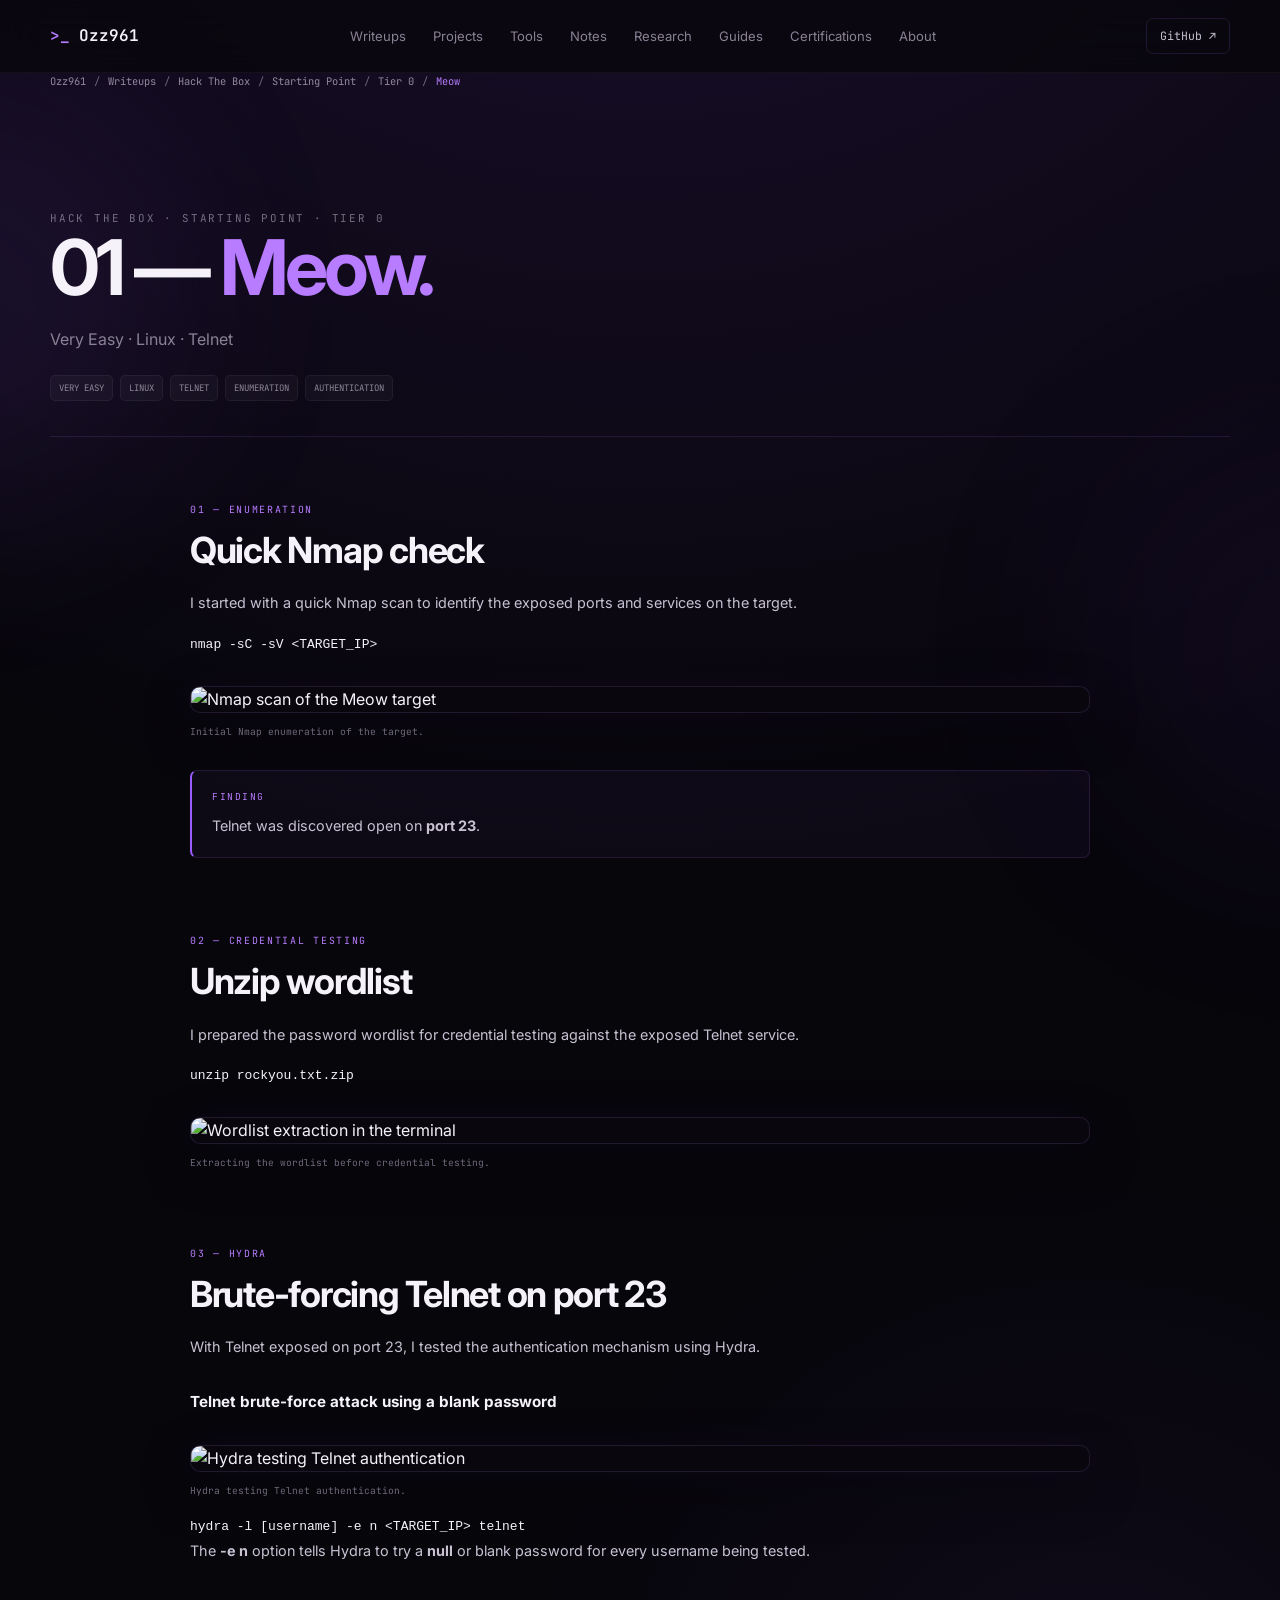
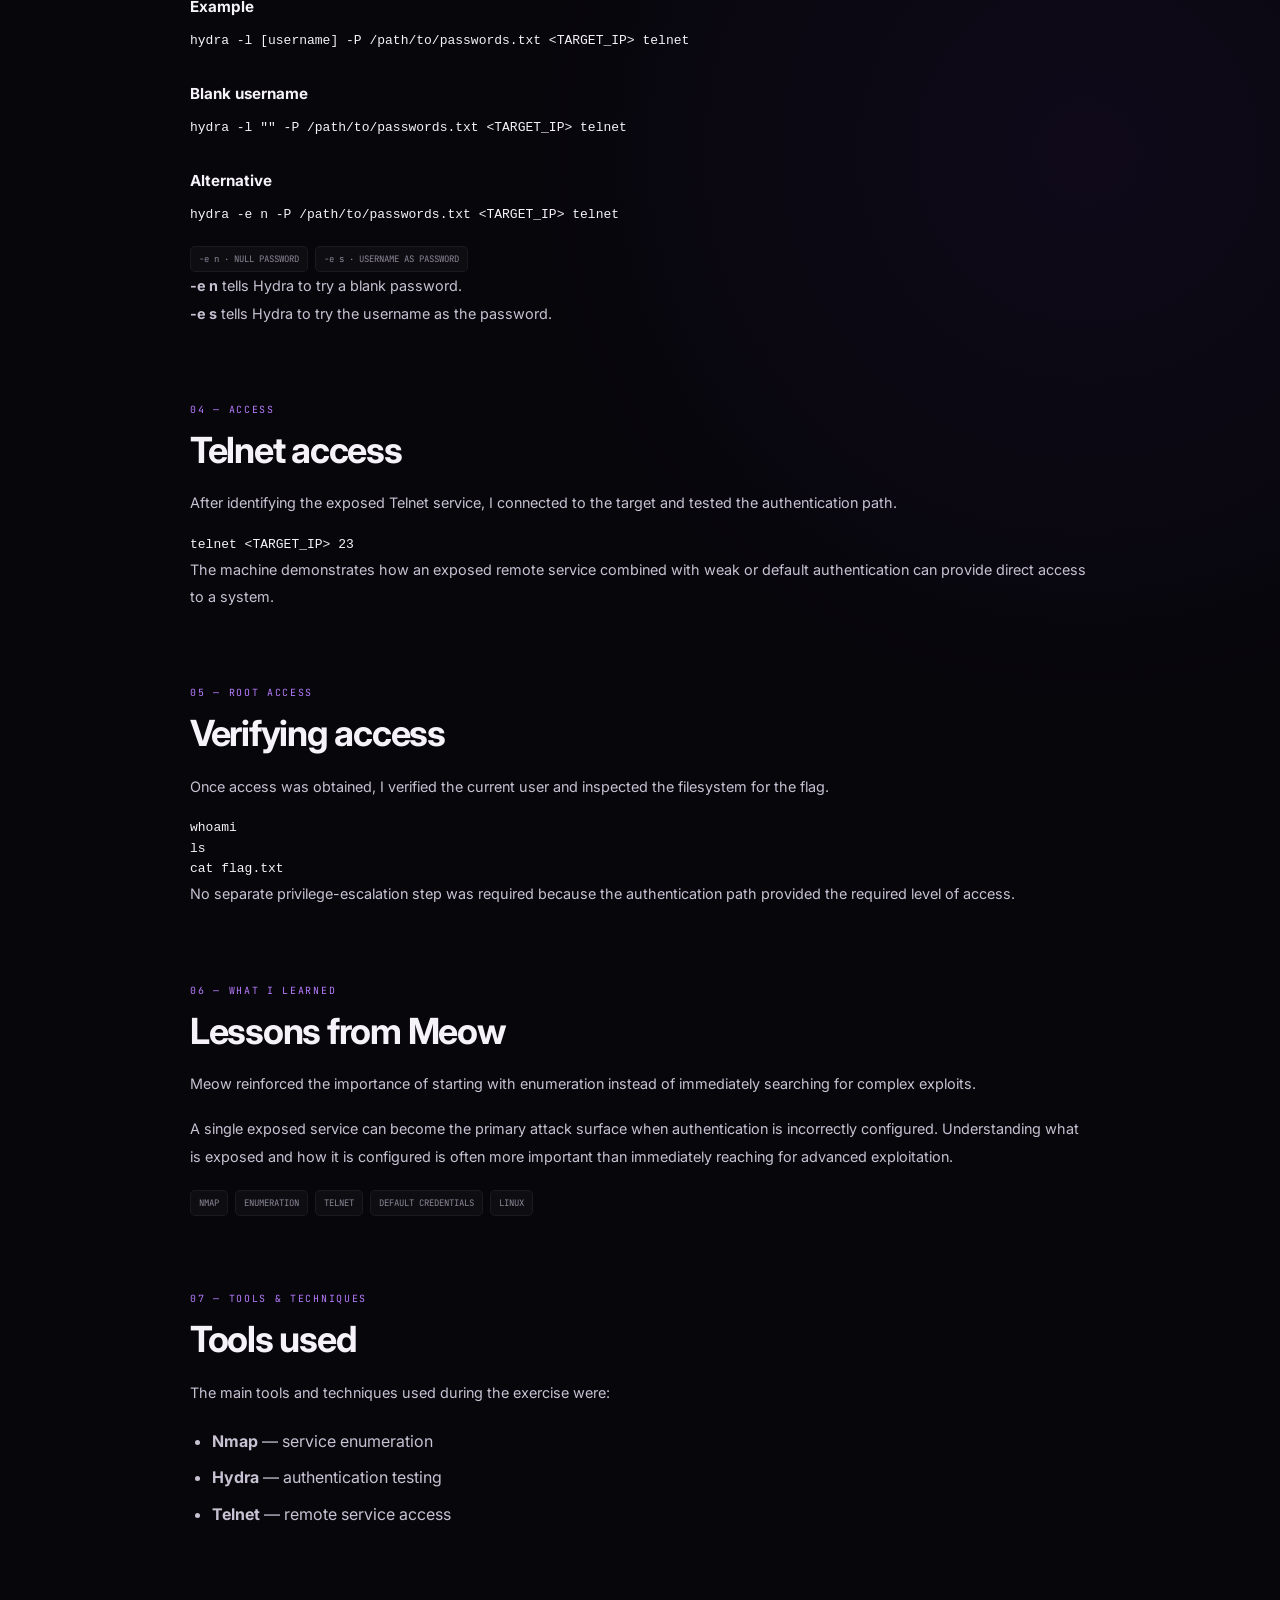
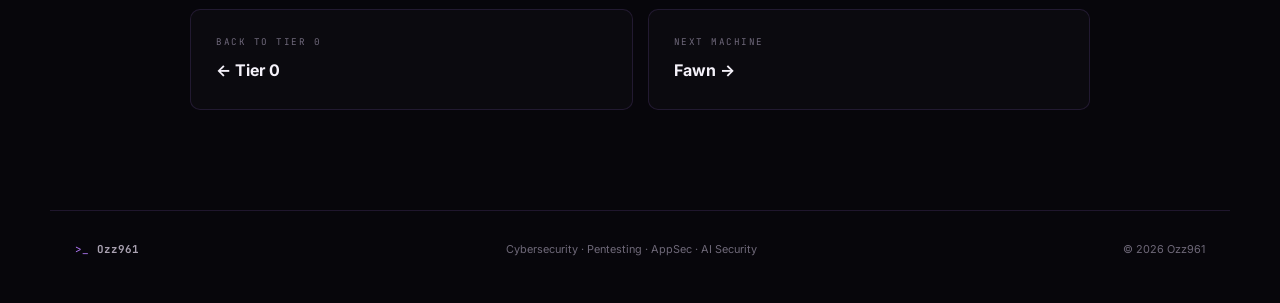
==== writeups/htb/starting-point/tier-0/meow/index.html @ 7e33ae4c "Build multi-page HTB writeup structure" ====
<!DOCTYPE html>
<html lang="en">

<head>
    <meta charset="UTF-8">
    <meta name="viewport" content="width=device-width, initial-scale=1.0">

    <title>
        Hack The Box Starting Point — Tier 0: Foundations | 01 — Meow | Ozz961
    </title>

    <meta name="description"
        content="Ozz961's Hack The Box Starting Point Tier 0 writeup for Meow — Linux, Telnet, enumeration and authentication.">

    <meta name="theme-color" content="#08070d">

    <link rel="preconnect" href="https://fonts.googleapis.com">
    <link rel="preconnect" href="https://fonts.gstatic.com" crossorigin>

    <link
        href="https://fonts.googleapis.com/css2?family=Inter:wght@400;500;600;700&family=JetBrains+Mono:wght@400;500;600&display=swap"
        rel="stylesheet">

    <link rel="stylesheet" href="../../../../../style.css">
</head>

<body>

    <div class="ambient ambient-one"></div>
    <div class="ambient ambient-two"></div>


    <!-- NAVIGATION -->
    <header class="navbar">

        <a href="/" class="brand">
            <span class="brand-mark">&gt;_</span>
            <span>Ozz961</span>
        </a>

        <nav class="nav-links">
            <a href="/writeups/">Writeups</a>
            <a href="/projects/">Projects</a>
            <a href="/tools/">Tools</a>
            <a href="/notes/">Notes</a>
            <a href="/research/">Research</a>
            <a href="/guides/">Guides</a>
            <a href="/certifications/">Certifications</a>
            <a href="/about/">About</a>
        </nav>

        <a href="https://github.com/Ozz961" target="_blank" rel="noopener noreferrer" class="github-link">
            GitHub ↗
        </a>

    </header>


    <main class="page-shell">

        <div class="page-container">

            <!-- BREADCRUMBS -->
            <div class="page-breadcrumb">

                <a href="/">Ozz961</a>
                <span>/</span>

                <a href="/writeups/">Writeups</a>
                <span>/</span>

                <a href="/writeups/htb/">Hack The Box</a>
                <span>/</span>

                <a href="/writeups/htb/starting-point/">
                    Starting Point
                </a>

                <span>/</span>

                <a href="/writeups/htb/starting-point/tier-0/">
                    Tier 0
                </a>

                <span>/</span>

                <span class="current">
                    Meow
                </span>

            </div>


            <!-- WRITEUP HEADER -->
            <header class="page-header writeup-intro">

                <span class="section-label">
                    HACK THE BOX · STARTING POINT · TIER 0
                </span>

                <h1 class="page-title">
                    01 — <span>Meow.</span>
                </h1>

                <p class="page-description">
                    Very Easy · Linux · Telnet
                </p>

                <div class="page-tag-row">

                    <span class="page-tag">
                        VERY EASY
                    </span>

                    <span class="page-tag">
                        LINUX
                    </span>

                    <span class="page-tag">
                        TELNET
                    </span>

                    <span class="page-tag">
                        ENUMERATION
                    </span>

                    <span class="page-tag">
                        AUTHENTICATION
                    </span>

                </div>

            </header>


            <!-- WRITEUP -->
            <article class="writeup-article">


                <!-- ENUMERATION -->
                <section class="writeup-section">

                    <span class="writeup-section-label">
                        01 — ENUMERATION
                    </span>

                    <h2>
                        Quick Nmap check
                    </h2>

                    <p>
                        I started with a quick Nmap scan to identify the
                        exposed ports and services on the target.
                    </p>

                    <pre class="code-block"><code>nmap -sC -sV &lt;TARGET_IP&gt;</code></pre>


                    <!-- IMAGE 1 -->
                    <img src="images/image1.png" alt="Nmap scan of the Meow target" class="writeup-image">

                    <p class="image-caption">
                        Initial Nmap enumeration of the target.
                    </p>


                    <!-- FINDING -->
                    <div class="finding-box">

                        <span class="finding-label">
                            FINDING
                        </span>

                        <p>
                            Telnet was discovered open on
                            <strong>port 23</strong>.
                        </p>

                    </div>

                </section>


                <!-- WORDLIST -->
                <section class="writeup-section">

                    <span class="writeup-section-label">
                        02 — CREDENTIAL TESTING
                    </span>

                    <h2>
                        Unzip wordlist
                    </h2>

                    <p>
                        I prepared the password wordlist for credential
                        testing against the exposed Telnet service.
                    </p>

                    <pre class="code-block"><code>unzip rockyou.txt.zip</code></pre>


                    <!-- IMAGE 2 -->
                    <img src="images/image2.png" alt="Wordlist extraction in the terminal" class="writeup-image">

                    <p class="image-caption">
                        Extracting the wordlist before credential testing.
                    </p>

                </section>


                <!-- HYDRA -->
                <section class="writeup-section">

                    <span class="writeup-section-label">
                        03 — HYDRA
                    </span>

                    <h2>
                        Brute-forcing Telnet on port 23
                    </h2>

                    <p>
                        With Telnet exposed on port 23, I tested the
                        authentication mechanism using Hydra.
                    </p>


                    <h3 class="writeup-subtitle">
                        Telnet brute-force attack using a blank password
                    </h3>


                    <!-- IMAGE 3 -->
                    <img src="images/image3.png" alt="Hydra testing Telnet authentication" class="writeup-image">

                    <p class="image-caption">
                        Hydra testing Telnet authentication.
                    </p>


                    <pre class="code-block"><code>hydra -l [username] -e n &lt;TARGET_IP&gt; telnet</code></pre>

                    <p>
                        The <strong>-e n</strong> option tells Hydra to
                        try a <strong>null</strong> or blank password
                        for every username being tested.
                    </p>


                    <h3 class="writeup-subtitle">
                        Example
                    </h3>

                    <pre
                        class="code-block"><code>hydra -l [username] -P /path/to/passwords.txt &lt;TARGET_IP&gt; telnet</code></pre>


                    <h3 class="writeup-subtitle">
                        Blank username
                    </h3>

                    <pre
                        class="code-block"><code>hydra -l "" -P /path/to/passwords.txt &lt;TARGET_IP&gt; telnet</code></pre>


                    <h3 class="writeup-subtitle">
                        Alternative
                    </h3>

                    <pre
                        class="code-block"><code>hydra -e n -P /path/to/passwords.txt &lt;TARGET_IP&gt; telnet</code></pre>


                    <div class="page-tag-row">

                        <span class="page-tag">
                            -e n · NULL PASSWORD
                        </span>

                        <span class="page-tag">
                            -e s · USERNAME AS PASSWORD
                        </span>

                    </div>


                    <p>
                        <strong>-e n</strong> tells Hydra to try a blank
                        password.
                        <br>
                        <strong>-e s</strong> tells Hydra to try the
                        username as the password.
                    </p>

                </section>


                <!-- ACCESS -->
                <section class="writeup-section">

                    <span class="writeup-section-label">
                        04 — ACCESS
                    </span>

                    <h2>
                        Telnet access
                    </h2>

                    <p>
                        After identifying the exposed Telnet service,
                        I connected to the target and tested the
                        authentication path.
                    </p>

                    <pre class="code-block"><code>telnet &lt;TARGET_IP&gt; 23</code></pre>

                    <p>
                        The machine demonstrates how an exposed remote
                        service combined with weak or default authentication
                        can provide direct access to a system.
                    </p>

                </section>


                <!-- ROOT ACCESS -->
                <section class="writeup-section">

                    <span class="writeup-section-label">
                        05 — ROOT ACCESS
                    </span>

                    <h2>
                        Verifying access
                    </h2>

                    <p>
                        Once access was obtained, I verified the current
                        user and inspected the filesystem for the flag.
                    </p>

                    <pre class="code-block"><code>whoami
ls
cat flag.txt</code></pre>

                    <p>
                        No separate privilege-escalation step was required
                        because the authentication path provided the
                        required level of access.
                    </p>

                </section>


                <!-- WHAT I LEARNED -->
                <section class="writeup-section">

                    <span class="writeup-section-label">
                        06 — WHAT I LEARNED
                    </span>

                    <h2>
                        Lessons from Meow
                    </h2>

                    <p>
                        Meow reinforced the importance of starting with
                        enumeration instead of immediately searching for
                        complex exploits.
                    </p>

                    <p>
                        A single exposed service can become the primary
                        attack surface when authentication is incorrectly
                        configured. Understanding what is exposed and how
                        it is configured is often more important than
                        immediately reaching for advanced exploitation.
                    </p>

                    <div class="page-tag-row">

                        <span class="page-tag">
                            NMAP
                        </span>

                        <span class="page-tag">
                            ENUMERATION
                        </span>

                        <span class="page-tag">
                            TELNET
                        </span>

                        <span class="page-tag">
                            DEFAULT CREDENTIALS
                        </span>

                        <span class="page-tag">
                            LINUX
                        </span>

                    </div>

                </section>


                <!-- TOOLS -->
                <section class="writeup-section">

                    <span class="writeup-section-label">
                        07 — TOOLS &amp; TECHNIQUES
                    </span>

                    <h2>
                        Tools used
                    </h2>

                    <p>
                        The main tools and techniques used during the
                        exercise were:
                    </p>

                    <ul>

                        <li>
                            <strong>Nmap</strong> — service enumeration
                        </li>

                        <li>
                            <strong>Hydra</strong> — authentication testing
                        </li>

                        <li>
                            <strong>Telnet</strong> — remote service access
                        </li>

                    </ul>

                </section>


                <!-- WRITEUP NAVIGATION -->
                <div class="writeup-navigation">

                    <a href="/writeups/htb/starting-point/tier-0/">

                        <span>
                            BACK TO TIER 0
                        </span>

                        <strong>
                            ← Tier 0
                        </strong>

                    </a>


                    <a href="/writeups/htb/starting-point/tier-0/fawn/">

                        <span>
                            NEXT MACHINE
                        </span>

                        <strong>
                            Fawn →
                        </strong>

                    </a>

                </div>


            </article>

        </div>

    </main>


    <!-- FOOTER -->
    <footer>

        <div class="footer-brand">

            <span class="brand-mark">
                &gt;_
            </span>

            <strong>
                Ozz961
            </strong>

        </div>

        <p>
            Cybersecurity · Pentesting · AppSec · AI Security
        </p>

        <span>
            © <span id="year"></span> Ozz961
        </span>

    </footer>


    <script src="../../../../../script.js"></script>

</body>

</html>
---- style.css ----
:root {
    --bg: #07060b;
    --bg-soft: #0b0911;
    --surface: #100c18;
    --surface-hover: #151020;

    --purple: #9b5cff;
    --purple-bright: #b77cff;
    --purple-soft: #7d4ac7;

    --text: #f5f2fa;
    --text-soft: #c7c1d2;
    --muted: #898295;

    --border: rgba(174, 120, 255, 0.14);
    --border-hover: rgba(174, 120, 255, 0.38);

    --max-width: 1180px;
}

* {
    box-sizing: border-box;
    margin: 0;
    padding: 0;
}

html {
    scroll-behavior: smooth;
}

body {
    min-height: 100vh;
    background:
        radial-gradient(circle at 50% -15%,
            rgba(145, 73, 255, 0.17),
            transparent 34%),
        radial-gradient(circle at 85% 50%,
            rgba(119, 55, 215, 0.07),
            transparent 28%),
        var(--bg);
    color: var(--text);
    font-family: "Inter", sans-serif;
    line-height: 1.6;
    overflow-x: hidden;
}

a {
    color: inherit;
}

::selection {
    background: rgba(155, 92, 255, 0.3);
}

.ambient {
    position: fixed;
    width: 420px;
    height: 420px;
    border-radius: 50%;
    filter: blur(110px);
    pointer-events: none;
    opacity: 0.1;
    z-index: -2;
}

.ambient-one {
    background: var(--purple);
    top: 10%;
    left: -250px;
}

.ambient-two {
    background: #5425a0;
    bottom: 5%;
    right: -240px;
}


/* NAVBAR */

.navbar {
    position: sticky;
    top: 0;
    z-index: 100;
    width: 100%;
    border-bottom: 1px solid rgba(255, 255, 255, 0.04);
    background: rgba(7, 6, 11, 0.72);
    backdrop-filter: blur(18px);
    -webkit-backdrop-filter: blur(18px);

    display: flex;
    align-items: center;
    justify-content: space-between;

    padding: 18px max(25px, calc((100vw - var(--max-width)) / 2));
}

.brand {
    display: inline-flex;
    align-items: center;
    gap: 9px;
    text-decoration: none;
    font-family: "JetBrains Mono", monospace;
    font-weight: 600;
    font-size: 1rem;
}

.brand-mark {
    color: var(--purple-bright);
    font-family: "JetBrains Mono", monospace;
}

.nav-links {
    display: flex;
    align-items: center;
    gap: 27px;
}

.nav-links a {
    color: var(--muted);
    text-decoration: none;
    font-size: 0.82rem;
    transition: color 0.2s ease;
}

.nav-links a:hover {
    color: var(--text);
}

.github-link {
    border: 1px solid var(--border);
    border-radius: 7px;
    padding: 8px 13px;
    text-decoration: none;
    font-family: "JetBrains Mono", monospace;
    font-size: 0.72rem;
    color: var(--text-soft);

    transition:
        border-color 0.2s ease,
        background 0.2s ease,
        transform 0.2s ease;
}

.github-link:hover {
    border-color: var(--border-hover);
    background: rgba(155, 92, 255, 0.08);
    transform: translateY(-1px);
}


/* HERO */

.hero {
    position: relative;

    max-width: var(--max-width);
    min-height: 720px;

    margin: auto;
    padding: 120px 25px 100px;

    display: grid;
    grid-template-columns: 1.2fr 0.8fr;

    gap: 70px;
    align-items: center;
}

.hero-grid {
    position: absolute;
    inset: 0;

    opacity: 0.18;

    background-image:
        linear-gradient(rgba(155, 92, 255, 0.06) 1px,
            transparent 1px),
        linear-gradient(90deg,
            rgba(155, 92, 255, 0.06) 1px,
            transparent 1px);

    background-size: 60px 60px;

    mask-image: linear-gradient(to bottom,
            black,
            transparent 82%);

    pointer-events: none;
}

.hero-content {
    position: relative;
    z-index: 2;
}

.status-pill {
    display: inline-flex;
    align-items: center;
    gap: 9px;

    padding: 7px 12px;

    border: 1px solid var(--border);
    border-radius: 999px;

    background: rgba(255, 255, 255, 0.025);

    color: var(--text-soft);
    font-size: 0.72rem;

    margin-bottom: 26px;
}

.status-dot {
    width: 7px;
    height: 7px;

    border-radius: 50%;

    background: #a76aff;

    box-shadow: 0 0 12px rgba(167, 106, 255, 0.8);

    animation: pulse 2s infinite;
}

@keyframes pulse {

    0%,
    100% {
        opacity: 0.5;
        transform: scale(0.9);
    }

    50% {
        opacity: 1;
        transform: scale(1.1);
    }
}

.eyebrow {
    color: var(--purple-bright);

    font-family: "JetBrains Mono", monospace;

    font-size: 0.68rem;

    letter-spacing: 2px;

    margin-bottom: 18px;
}

.hero h1 {
    max-width: 760px;

    font-size: clamp(3.4rem, 7vw, 6.4rem);

    line-height: 0.98;

    letter-spacing: -0.055em;

    margin-bottom: 30px;
}

.hero h1 span {
    color: var(--purple-bright);

    text-shadow:
        0 0 40px rgba(155, 92, 255, 0.15);
}

.hero-text {
    max-width: 650px;

    color: var(--muted);

    font-size: 1.02rem;

    line-height: 1.8;

    margin-bottom: 32px;
}

.hero-actions {
    display: flex;

    gap: 12px;

    margin-bottom: 30px;
}

.btn {
    display: inline-flex;

    align-items: center;
    justify-content: center;

    gap: 10px;

    padding: 12px 17px;

    border-radius: 7px;

    text-decoration: none;

    font-size: 0.8rem;

    font-weight: 500;

    transition:
        transform 0.2s ease,
        box-shadow 0.2s ease,
        border-color 0.2s ease,
        background 0.2s ease;
}

.btn-primary {
    color: white;

    background: linear-gradient(135deg,
            #9857ff,
            #7339c6);

    box-shadow:
        0 10px 30px rgba(115, 57, 198, 0.2);
}

.btn-primary:hover {
    transform: translateY(-2px);

    box-shadow:
        0 15px 40px rgba(115, 57, 198, 0.35);
}

.btn-secondary {
    border: 1px solid var(--border);

    color: var(--text-soft);

    background: rgba(255, 255, 255, 0.02);
}

.btn-secondary:hover {
    transform: translateY(-2px);

    border-color: var(--border-hover);

    background: rgba(155, 92, 255, 0.06);
}

.hero-meta {
    display: flex;

    flex-wrap: wrap;

    gap: 8px;
}

.hero-meta span {
    border: 1px solid rgba(255, 255, 255, 0.06);

    background: rgba(255, 255, 255, 0.025);

    color: #9690a1;

    padding: 6px 9px;

    border-radius: 5px;

    font-family: "JetBrains Mono", monospace;

    font-size: 0.62rem;
}


/* TERMINAL */

.hero-terminal {
    position: relative;

    border: 1px solid var(--border);

    border-radius: 12px;

    background:
        linear-gradient(145deg,
            rgba(155, 92, 255, 0.075),
            rgba(255, 255, 255, 0.015));

    box-shadow:
        0 25px 80px rgba(0, 0, 0, 0.45),
        0 0 70px rgba(155, 92, 255, 0.06);

    overflow: hidden;

    transform: perspective(1000px) rotateY(-3deg);

    min-height: 370px;
}

.terminal-top {
    padding: 12px 15px;

    border-bottom: 1px solid rgba(255, 255, 255, 0.06);

    display: flex;

    align-items: center;

    gap: 15px;
}

.terminal-dots {
    display: flex;

    gap: 5px;
}

.terminal-dots span {
    width: 7px;
    height: 7px;

    border-radius: 50%;

    background: #4c4557;
}

.terminal-title {
    color: #777180;

    font-family: "JetBrains Mono", monospace;

    font-size: 0.62rem;
}

.terminal-body {
    padding: 24px;

    font-family: "JetBrains Mono", monospace;

    font-size: 0.72rem;

    line-height: 1.7;

    min-height: 320px;
}

.terminal-line {
    opacity: 0;

    transform: translateY(4px);

    animation: terminalLineIn 0.25s forwards;
}

.terminal-command {
    color: #d8d1e4;
}

.terminal-purple {
    color: var(--purple-bright);
}

.terminal-output {
    color: #80788d;

    padding-left: 17px;
}

.terminal-success {
    color: #9f8cff;
}

@keyframes terminalLineIn {
    to {
        opacity: 1;
        transform: translateY(0);
    }
}

.cursor {
    display: inline-block;

    width: 7px;
    height: 13px;

    margin-left: 2px;

    background: var(--purple);

    vertical-align: -2px;

    animation: blink 1s infinite;
}

@keyframes blink {
    50% {
        opacity: 0;
    }
}


/* SECTIONS */

.section {
    max-width: var(--max-width);

    margin: auto;

    padding: 105px 25px;
}

.section-header {
    max-width: 670px;

    margin-bottom: 45px;
}

.section-header.split {
    max-width: none;

    display: flex;

    align-items: flex-end;

    justify-content: space-between;

    gap: 30px;
}

.section-number {
    color: var(--purple);

    font-family: "JetBrains Mono", monospace;

    font-size: 0.68rem;

    margin-right: 8px;
}

.section-label {
    color: #756e81;

    font-family: "JetBrains Mono", monospace;

    font-size: 0.68rem;

    letter-spacing: 1.8px;
}

.section-header h2 {
    font-size: clamp(2rem, 4vw, 3rem);

    line-height: 1.1;

    letter-spacing: -0.04em;

    margin-top: 17px;

    margin-bottom: 14px;
}

.section-header p {
    color: var(--muted);

    max-width: 610px;
}

.text-link {
    color: var(--purple-bright);

    font-family: "JetBrains Mono", monospace;

    font-size: 0.72rem;

    text-decoration: none;

    white-space: nowrap;
}

.text-link:hover {
    text-decoration: underline;
}


/* FOCUS CARDS */

.focus-grid {
    display: grid;

    grid-template-columns: 1.3fr 1fr 1fr;

    grid-template-areas:
        "large appsec ai"
        "large tooling tooling";

    gap: 15px;
}

.focus-card {
    min-height: 245px;

    padding: 27px;

    border: 1px solid var(--border);

    border-radius: 11px;

    background:
        linear-gradient(145deg,
            rgba(255, 255, 255, 0.025),
            rgba(155, 92, 255, 0.018));

    transition:
        transform 0.25s ease,
        border-color 0.25s ease,
        background 0.25s ease;

    position: relative;

    overflow: hidden;
}

.focus-card::after {
    content: "";

    position: absolute;

    width: 120px;
    height: 120px;

    top: -70px;
    right: -40px;

    border-radius: 50%;

    background: rgba(155, 92, 255, 0.1);

    filter: blur(30px);
}

.focus-card:hover {
    transform: translateY(-4px);

    border-color: var(--border-hover);

    background: var(--surface-hover);
}

.focus-card.large {
    grid-area: large;

    min-height: 505px;
}

.focus-card:nth-child(2) {
    grid-area: appsec;
}

.focus-card:nth-child(3) {
    grid-area: ai;
}

.focus-card.wide {
    grid-area: tooling;

    min-height: 245px;
}

.card-top {
    display: flex;

    align-items: center;

    justify-content: space-between;

    margin-bottom: 45px;
}

.card-icon {
    color: var(--purple-bright);

    font-family: "JetBrains Mono", monospace;

    font-size: 0.7rem;
}

.card-category {
    color: #676071;

    font-family: "JetBrains Mono", monospace;

    font-size: 0.58rem;

    letter-spacing: 1.5px;
}

.focus-card h3 {
    font-size: 1.35rem;

    margin-bottom: 11px;
}

.focus-card p {
    max-width: 490px;

    color: var(--muted);

    font-size: 0.85rem;

    line-height: 1.75;
}

.card-tags {
    display: flex;

    flex-wrap: wrap;

    gap: 7px;

    margin-top: 28px;
}

.card-tags span {
    color: #8d8798;

    background: rgba(255, 255, 255, 0.03);

    border: 1px solid rgba(255, 255, 255, 0.05);

    border-radius: 5px;

    padding: 5px 8px;

    font-family: "JetBrains Mono", monospace;

    font-size: 0.57rem;
}


/* WRITEUPS */

.writeup-list {
    border-top: 1px solid var(--border);
}

.writeup-item {
    display: grid;

    grid-template-columns: 55px 1fr 35px;

    gap: 20px;

    align-items: center;

    padding: 25px 10px;

    border-bottom: 1px solid var(--border);

    text-decoration: none;

    transition:
        background 0.2s ease,
        padding 0.2s ease;
}

.writeup-item:hover {
    background: rgba(155, 92, 255, 0.035);

    padding-left: 17px;
}

.writeup-number {
    color: #5f5968;

    font-family: "JetBrains Mono", monospace;

    font-size: 0.7rem;
}

.writeup-type {
    color: var(--purple-bright);

    font-family: "JetBrains Mono", monospace;

    font-size: 0.57rem;

    letter-spacing: 1.4px;
}

.writeup-info h3 {
    font-size: 1rem;

    margin: 6px 0;
}

.writeup-info p {
    color: var(--muted);

    font-size: 0.78rem;
}

.writeup-arrow {
    color: #6e6679;

    font-size: 1.1rem;

    transition: color 0.2s ease;
}

.writeup-item:hover .writeup-arrow {
    color: var(--purple-bright);
}


/* PROJECTS */

.project-grid {
    display: grid;

    grid-template-columns: 1.25fr 0.75fr;

    gap: 15px;
}

.project-card {
    position: relative;

    min-height: 300px;

    overflow: hidden;

    padding: 30px;

    border: 1px solid var(--border);

    border-radius: 12px;

    background:
        linear-gradient(145deg,
            rgba(255, 255, 255, 0.025),
            rgba(155, 92, 255, 0.025));

    transition:
        transform 0.25s ease,
        border-color 0.25s ease;
}

.project-card:hover {
    transform: translateY(-4px);

    border-color: var(--border-hover);
}

.project-card.featured {
    grid-row: span 2;

    min-height: 615px;

    background:
        radial-gradient(circle at 80% 15%,
            rgba(155, 92, 255, 0.17),
            transparent 28%),
        linear-gradient(145deg,
            rgba(155, 92, 255, 0.08),
            rgba(255, 255, 255, 0.02));
}

.project-content {
    position: relative;

    z-index: 2;
}

.project-type {
    color: var(--purple-bright);

    font-family: "JetBrains Mono", monospace;

    font-size: 0.58rem;

    letter-spacing: 1.6px;
}

.project-card h3 {
    font-size: 1.4rem;

    margin: 17px 0 10px;
}

.project-card p {
    max-width: 490px;

    color: var(--muted);

    font-size: 0.84rem;

    line-height: 1.75;
}

.project-footer {
    display: flex;

    flex-wrap: wrap;

    gap: 7px;

    margin-top: 28px;
}

.project-footer span {
    color: #888192;

    padding: 5px 8px;

    border: 1px solid rgba(255, 255, 255, 0.05);

    border-radius: 4px;

    font-family: "JetBrains Mono", monospace;

    font-size: 0.56rem;
}

.project-number {
    position: absolute;

    right: 25px;
    bottom: 18px;

    color: rgba(181, 122, 255, 0.09);

    font-size: 7rem;

    font-family: "JetBrains Mono", monospace;

    font-weight: 600;

    line-height: 1;
}


/* TOOLS */

.tools-cloud {
    display: flex;

    flex-wrap: wrap;

    gap: 9px;

    max-width: 900px;
}

.tools-cloud span {
    padding: 9px 12px;

    border: 1px solid var(--border);

    border-radius: 6px;

    color: #aaa3b3;

    background: rgba(255, 255, 255, 0.02);

    font-family: "JetBrains Mono", monospace;

    font-size: 0.66rem;

    transition:
        border-color 0.2s ease,
        color 0.2s ease,
        background 0.2s ease;
}

.tools-cloud span:hover {
    color: var(--text);

    border-color: var(--border-hover);

    background: rgba(155, 92, 255, 0.06);
}


/* RESEARCH */

.research-box {
    position: relative;

    overflow: hidden;

    min-height: 400px;

    border: 1px solid var(--border);

    border-radius: 13px;

    padding: 55px;

    background:
        radial-gradient(circle at 90% 40%,
            rgba(155, 92, 255, 0.18),
            transparent 28%),
        rgba(155, 92, 255, 0.025);
}

.research-content {
    position: relative;

    z-index: 2;

    max-width: 620px;
}

.research-content h2 {
    margin: 18px 0;

    font-size: clamp(2rem, 4vw, 3.2rem);

    line-height: 1.05;

    letter-spacing: -0.045em;
}

.research-content p {
    color: var(--muted);

    max-width: 560px;

    margin-bottom: 30px;
}

.research-decoration {
    position: absolute;

    right: 4%;
    bottom: -8%;

    color: rgba(181, 122, 255, 0.08);

    font-family: "JetBrains Mono", monospace;

    font-size: clamp(6rem, 16vw, 13rem);

    font-weight: 600;

    user-select: none;
}


/* ABOUT */

.about-grid {
    display: grid;

    grid-template-columns: 0.9fr 1.1fr;

    gap: 100px;

    align-items: start;
}

.about-grid h2 {
    font-size: clamp(2rem, 4vw, 3rem);

    line-height: 1.05;

    margin-top: 18px;

    letter-spacing: -0.04em;
}

.about-grid h2 span {
    color: var(--purple-bright);
}

.about-copy {
    padding-top: 43px;
}

.about-copy p {
    color: var(--muted);

    margin-bottom: 18px;

    max-width: 600px;
}

.about-links {
    display: flex;

    flex-wrap: wrap;

    gap: 18px;

    margin-top: 30px;
}

.about-links a {
    color: var(--text-soft);

    font-family: "JetBrains Mono", monospace;

    font-size: 0.68rem;

    text-decoration: none;

    transition: color 0.2s ease;
}

.about-links a:hover {
    color: var(--purple-bright);
}


/* FOOTER */

footer {
    max-width: var(--max-width);

    margin: auto;

    padding: 30px 25px 45px;

    border-top: 1px solid var(--border);

    display: flex;

    align-items: center;

    justify-content: space-between;

    gap: 20px;

    color: #6e6878;

    font-size: 0.68rem;
}

.footer-brand {
    display: flex;

    align-items: center;

    gap: 8px;

    color: #aaa2b2;

    font-family: "JetBrains Mono", monospace;
}


/* RESPONSIVE */

@media (max-width: 950px) {

    .nav-links {
        display: none;
    }

    .hero {
        grid-template-columns: 1fr;

        gap: 45px;

        min-height: auto;

        padding-top: 90px;
    }

    .hero-terminal {
        max-width: 650px;
    }

    .focus-grid {
        grid-template-columns: 1fr 1fr;

        grid-template-areas:
            "large large"
            "appsec ai"
            "tooling tooling";
    }

    .focus-card.large {
        min-height: 350px;
    }

    .about-grid {
        grid-template-columns: 1fr;

        gap: 10px;
    }

    .about-copy {
        padding-top: 20px;
    }
}


@media (max-width: 700px) {

    .navbar {
        padding: 16px 18px;
    }

    .github-link {
        display: none;
    }

    .hero {
        padding: 75px 18px 70px;
    }

    .hero h1 {
        font-size: clamp(2.9rem, 14vw, 4.5rem);
    }

    .hero-text {
        font-size: 0.92rem;
    }

    .hero-actions {
        flex-direction: column;

        align-items: stretch;
    }

    .btn {
        width: 100%;
    }

    .hero-terminal {
        transform: none;
    }

    .section {
        padding: 80px 18px;
    }

    .section-header.split {
        align-items: flex-start;

        flex-direction: column;
    }

    .focus-grid {
        grid-template-columns: 1fr;

        grid-template-areas:
            "large"
            "appsec"
            "ai"
            "tooling";
    }

    .focus-card,
    .focus-card.large,
    .focus-card.wide {
        min-height: 250px;
    }

    .project-grid {
        grid-template-columns: 1fr;
    }

    .project-card.featured {
        grid-row: auto;

        min-height: 390px;
    }

    .writeup-item {
        grid-template-columns: 35px 1fr;

        gap: 12px;
    }

    .writeup-arrow {
        display: none;
    }

    .research-box {
        padding: 35px 25px;
    }

    footer {
        align-items: flex-start;

        flex-direction: column;

        padding-left: 18px;
        padding-right: 18px;
    }
}

/* -------------------------
   CERTIFICATIONS
------------------------- */

.certifications-grid {
    display: grid;
    grid-template-columns: repeat(2, 1fr);
    gap: 15px;
}

.certification-card {
    position: relative;
    min-height: 250px;
    padding: 27px;

    border: 1px solid var(--border);
    border-radius: 11px;

    background:
        linear-gradient(145deg,
            rgba(255, 255, 255, 0.025),
            rgba(155, 92, 255, 0.018));

    transition:
        transform 0.25s ease,
        border-color 0.25s ease,
        background 0.25s ease;
}

.certification-card:hover {
    transform: translateY(-4px);
    border-color: var(--border-hover);
    background: var(--surface-hover);
}

.featured-cert {
    background:
        radial-gradient(circle at 90% 10%,
            rgba(155, 92, 255, 0.14),
            transparent 30%),
        linear-gradient(145deg,
            rgba(155, 92, 255, 0.08),
            rgba(255, 255, 255, 0.02));
}

.certification-top {
    display: flex;
    justify-content: space-between;
    align-items: center;

    gap: 15px;

    margin-bottom: 28px;
}

.certification-issuer {
    color: var(--purple-bright);

    font-family: "JetBrains Mono", monospace;

    font-size: 0.57rem;

    letter-spacing: 1.5px;
}

.certification-date {
    color: #6e6878;

    font-family: "JetBrains Mono", monospace;

    font-size: 0.57rem;
}

.certification-card h3 {
    font-size: 1.15rem;

    line-height: 1.35;

    margin-bottom: 12px;
}

.certification-card p {
    color: var(--muted);

    font-size: 0.82rem;

    line-height: 1.7;
}

.certification-bottom {
    display: flex;

    justify-content: space-between;

    align-items: center;

    gap: 15px;

    margin-top: 25px;

    padding-top: 16px;

    border-top: 1px solid rgba(255, 255, 255, 0.05);
}

.certification-bottom span {
    color: #666071;

    font-family: "JetBrains Mono", monospace;

    font-size: 0.55rem;
}

.certification-bottom a {
    color: var(--purple-bright);

    font-family: "JetBrains Mono", monospace;

    font-size: 0.61rem;

    text-decoration: none;

    white-space: nowrap;
}

.certification-bottom a:hover {
    text-decoration: underline;
}

@media (max-width: 700px) {

    .certifications-grid {
        grid-template-columns: 1fr;
    }

    .certification-bottom {
        align-items: flex-start;

        flex-direction: column;
    }
}

/* =========================
   GLOBAL PAGE SYSTEM
========================= */

.page-shell {
    min-height: 100vh;
}

.page-container {
    width: min(1180px, calc(100% - 50px));
    margin: 0 auto;
}

.page-header {
    padding: 90px 0 50px;
}

.page-breadcrumb {
    display: flex;
    flex-wrap: wrap;
    gap: 8px;
    align-items: center;

    margin-bottom: 24px;

    color: #6f687b;

    font-family: "JetBrains Mono", monospace;
    font-size: 0.65rem;
}

.page-breadcrumb a {
    color: #93899f;
    text-decoration: none;

    transition: color 0.2s ease;
}

.page-breadcrumb a:hover {
    color: var(--purple-bright);
}

.page-breadcrumb .current {
    color: var(--purple-bright);
}

.page-title {
    max-width: 850px;

    margin-bottom: 18px;

    font-size: clamp(2.7rem, 6vw, 5rem);
    line-height: 1;
    letter-spacing: -0.05em;
}

.page-title span {
    color: var(--purple-bright);
}

.page-description {
    max-width: 700px;

    color: var(--muted);

    font-size: 0.98rem;
    line-height: 1.8;
}

.page-content {
    padding-bottom: 110px;
}

.page-section {
    margin-bottom: 80px;
}

.page-section-title {
    display: flex;
    align-items: center;
    gap: 10px;

    margin-bottom: 25px;
}

.page-section-title .number {
    color: var(--purple);

    font-family: "JetBrains Mono", monospace;
    font-size: 0.65rem;
}

.page-section-title h2 {
    font-size: 1.25rem;
}

.page-divider {
    height: 1px;

    margin: 55px 0;

    background: var(--border);
}

.page-grid {
    display: grid;

    grid-template-columns: repeat(2, 1fr);

    gap: 15px;
}

.page-card {
    padding: 27px;

    border: 1px solid var(--border);
    border-radius: 11px;

    background:
        linear-gradient(145deg,
            rgba(255, 255, 255, 0.025),
            rgba(155, 92, 255, 0.018));

    transition:
        transform 0.25s ease,
        border-color 0.25s ease,
        background 0.25s ease;
}

.page-card:hover {
    transform: translateY(-4px);

    border-color: var(--border-hover);

    background: var(--surface-hover);
}

.page-card h3 {
    margin-bottom: 10px;

    font-size: 1.15rem;
}

.page-card p {
    color: var(--muted);

    font-size: 0.82rem;

    line-height: 1.75;
}

.page-tag-row {
    display: flex;
    flex-wrap: wrap;

    gap: 7px;

    margin-top: 20px;
}

.page-tag {
    padding: 5px 8px;

    border: 1px solid rgba(255, 255, 255, 0.05);
    border-radius: 5px;

    color: #8d8798;

    background: rgba(255, 255, 255, 0.03);

    font-family: "JetBrains Mono", monospace;
    font-size: 0.56rem;
}

.page-link {
    display: inline-flex;
    align-items: center;
    gap: 7px;

    margin-top: 20px;

    color: var(--purple-bright);

    font-family: "JetBrains Mono", monospace;
    font-size: 0.63rem;

    text-decoration: none;
}

.page-link:hover {
    text-decoration: underline;
}

@media (max-width: 700px) {

    .page-container {
        width: min(100% - 36px, 1180px);
    }

    .page-header {
        padding: 65px 0 40px;
    }

    .page-grid {
        grid-template-columns: 1fr;
    }

    .page-title {
        font-size: clamp(2.5rem, 12vw, 4rem);
    }
}

/* =========================
   ARTICLE / WRITEUP LAYOUT
========================= */

.writeup-article {
    max-width: 900px;
    margin: 0 auto;
    padding-bottom: 100px;
}

.writeup-section {
    margin-bottom: 75px;
}

.writeup-section-label {
    display: block;

    margin-bottom: 12px;

    color: var(--purple-bright);

    font-family: "JetBrains Mono", monospace;

    font-size: 0.62rem;

    letter-spacing: 1.7px;
}

.writeup-section h2 {
    margin-bottom: 18px;

    font-size: clamp(1.65rem, 3vw, 2.25rem);

    line-height: 1.15;

    letter-spacing: -0.035em;
}

.writeup-section h3 {
    margin-top: 28px;
    margin-bottom: 10px;

    font-size: 1.05rem;
}

.writeup-section p {
    color: var(--text-soft);

    font-size: 0.9rem;

    line-height: 1.9;

    margin-bottom: 18px;
}

.writeup-section ul {
    margin: 20px 0 25px 22px;

    color: var(--text-soft);

    line-height: 1.9;
}

.writeup-section li {
    margin-bottom: 6px;
}

.writeup-intro {
    margin-bottom: 65px;

    padding-bottom: 35px;

    border-bottom: 1px solid var(--border);
}

.writeup-intro p {
    max-width: 760px;

    color: var(--muted);

    font-size: 1rem;

    line-height: 1.9;
}

.writeup-image {
    display: block;

    width: 100%;
    max-width: 1000px;

    height: auto;

    margin: 30px 0 12px;

    border: 1px solid var(--border);

    border-radius: 10px;

    background: #09070d;

    box-shadow:
        0 18px 50px rgba(0, 0, 0, 0.35),
        0 0 35px rgba(155, 92, 255, 0.05);

    cursor: zoom-in;

    transition:
        transform 0.25s ease,
        border-color 0.25s ease,
        box-shadow 0.25s ease;
}

.writeup-image:hover {
    transform: translateY(-3px);

    border-color: var(--border-hover);

    box-shadow:
        0 22px 60px rgba(0, 0, 0, 0.45),
        0 0 40px rgba(155, 92, 255, 0.09);
}

.image-caption {
    margin: 0 0 30px;

    color: #6f687b !important;

    font-family: "JetBrains Mono", monospace;

    font-size: 0.6rem !important;

    line-height: 1.5 !important;
}

.finding-box {
    margin: 30px 0;

    padding: 18px 20px;

    border-left: 2px solid var(--purple);

    border-top: 1px solid var(--border);
    border-right: 1px solid var(--border);
    border-bottom: 1px solid var(--border);

    border-radius: 7px;

    background: rgba(155, 92, 255, 0.045);
}

.finding-label {
    display: block;

    margin-bottom: 8px;

    color: var(--purple-bright);

    font-family: "JetBrains Mono", monospace;

    font-size: 0.6rem;

    letter-spacing: 1.5px;
}

.finding-box p {
    margin: 0;
}

.writeup-subtitle {
    margin-top: 30px !important;
    margin-bottom: 12px !important;

    color: var(--text) !important;

    font-size: 0.95rem !important;
}

.writeup-navigation {
    display: grid;

    grid-template-columns: 1fr 1fr;

    gap: 15px;

    margin-top: 80px;
}

.writeup-navigation a {
    display: block;

    padding: 25px;

    border: 1px solid var(--border);

    border-radius: 10px;

    background: rgba(255, 255, 255, 0.02);

    text-decoration: none;

    transition:
        transform 0.25s ease,
        border-color 0.25s ease;
}

.writeup-navigation a:hover {
    transform: translateY(-3px);

    border-color: var(--border-hover);
}

.writeup-navigation span {
    display: block;

    margin-bottom: 8px;

    color: #6f687b;

    font-family: "JetBrains Mono", monospace;

    font-size: 0.58rem;

    letter-spacing: 1.5px;
}

.writeup-navigation strong {
    color: var(--text);

    font-size: 1rem;
}

@media (max-width: 700px) {

    .writeup-article {
        width: 100%;
    }

    .writeup-navigation {
        grid-template-columns: 1fr;
    }
}
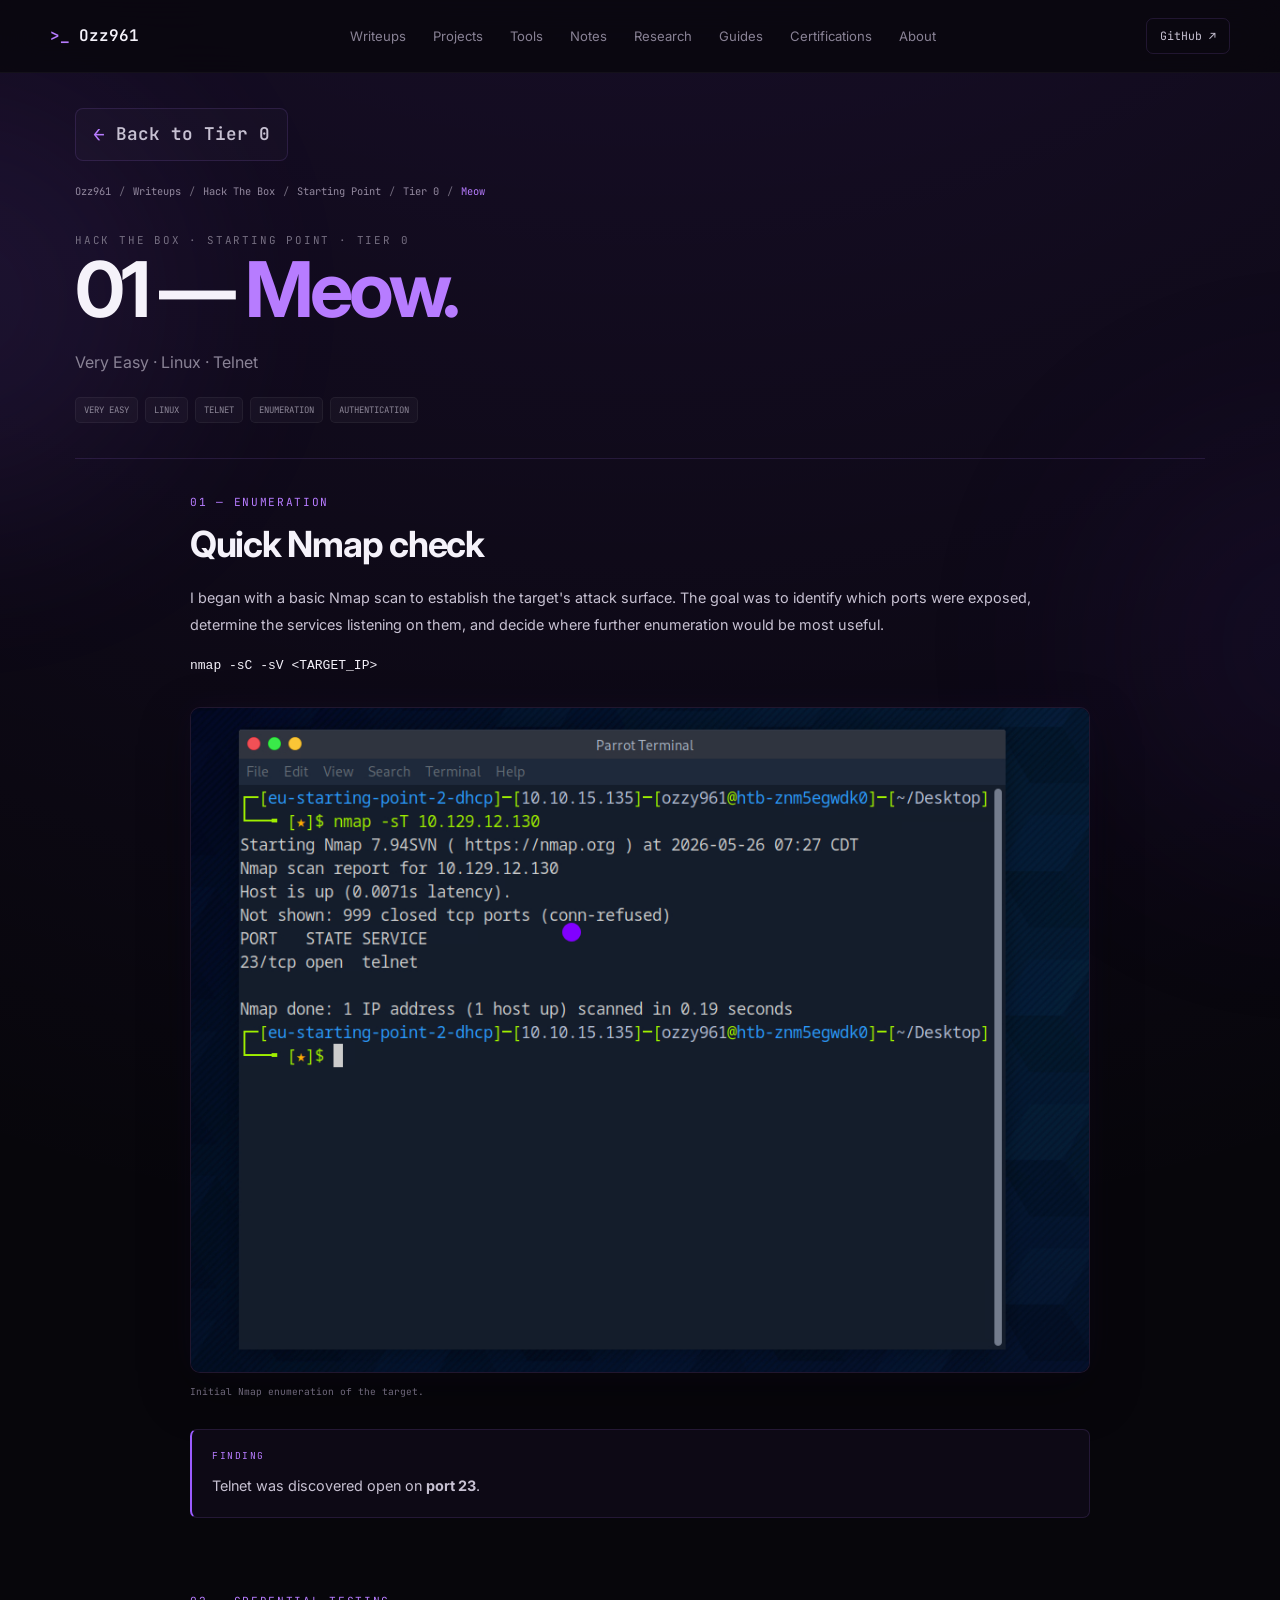
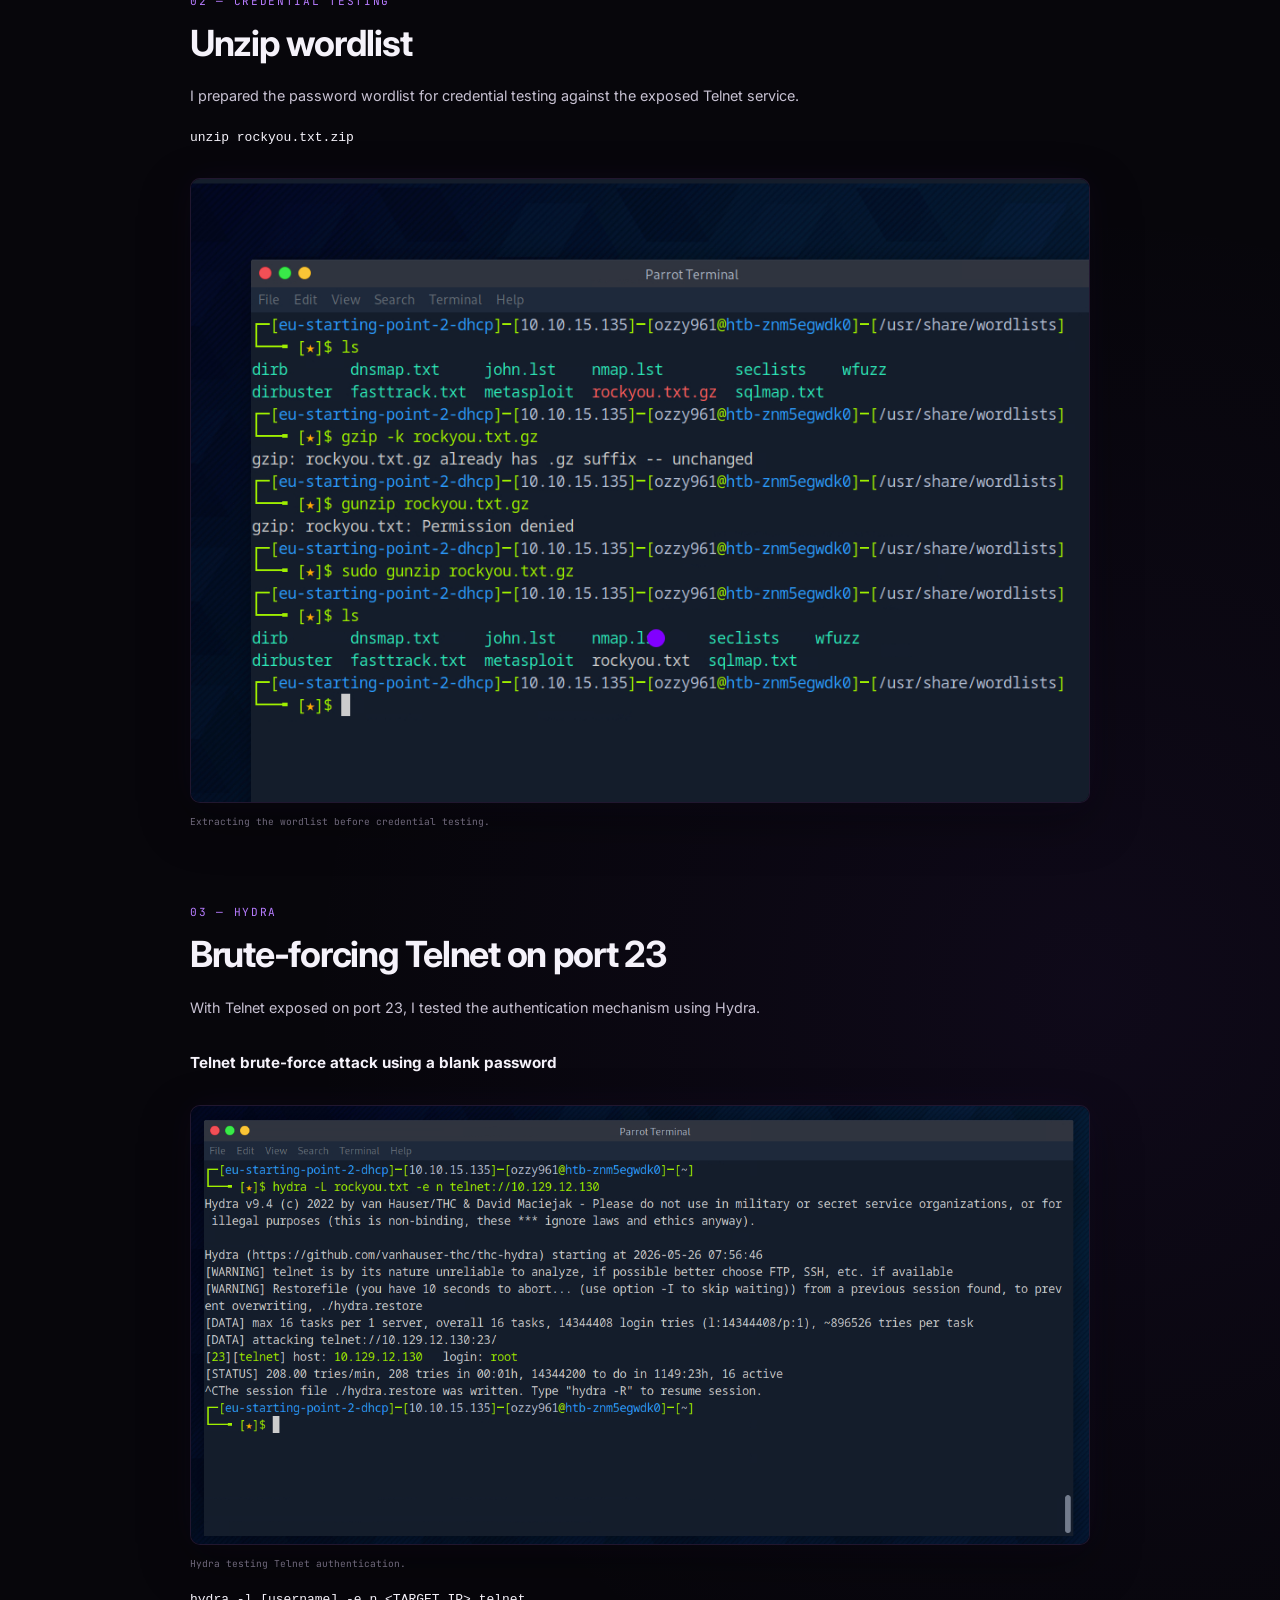
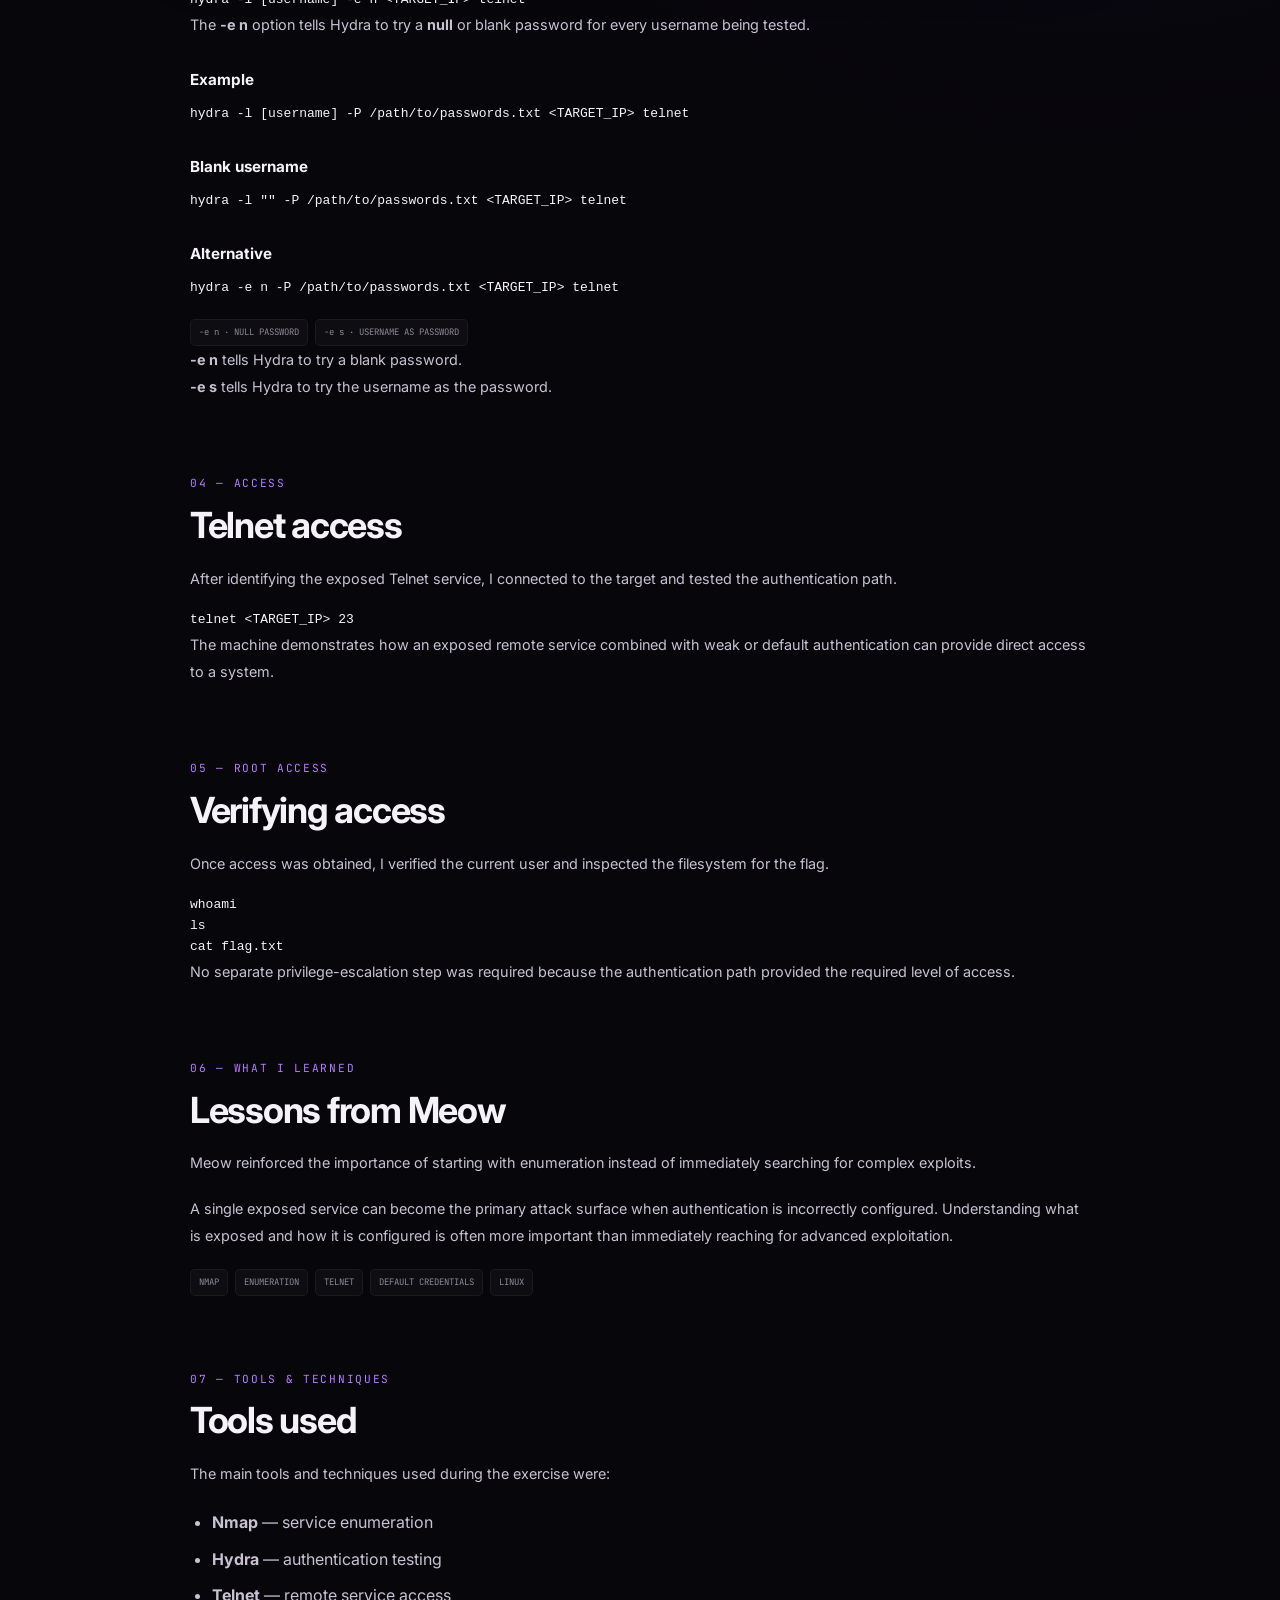
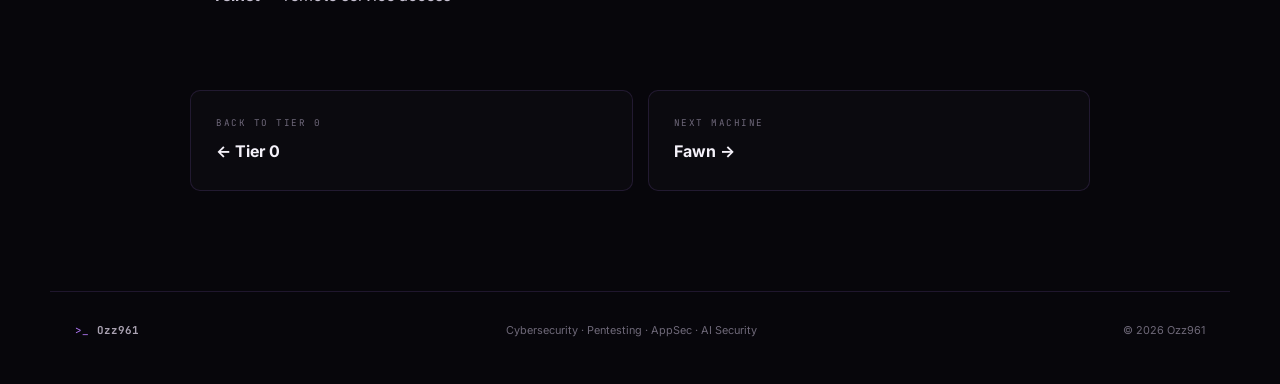
==== commit ef774ff4: "Expanding Tier 0 HTB writeups" ====
--- a/writeups/htb/starting-point/tier-0/meow/index.html
+++ b/writeups/htb/starting-point/tier-0/meow/index.html
@@ -61,451 +61,464 @@
         <div class="page-container">
 
             <!-- BREADCRUMBS -->
-            <div class="page-breadcrumb">
-
-                <a href="/">Ozz961</a>
-                <span>/</span>
-
-                <a href="/writeups/">Writeups</a>
-                <span>/</span>
-
-                <a href="/writeups/htb/">Hack The Box</a>
-                <span>/</span>
-
-                <a href="/writeups/htb/starting-point/">
-                    Starting Point
-                </a>
-
-                <span>/</span>
-
-                <a href="/writeups/htb/starting-point/tier-0/">
-                    Tier 0
-                </a>
-
-                <span>/</span>
-
-                <span class="current">
-                    Meow
-                </span>
-
-            </div>
-
-
-            <!-- WRITEUP HEADER -->
-            <header class="page-header writeup-intro">
-
-                <span class="section-label">
-                    HACK THE BOX · STARTING POINT · TIER 0
-                </span>
-
-                <h1 class="page-title">
-                    01 — <span>Meow.</span>
-                </h1>
-
-                <p class="page-description">
-                    Very Easy · Linux · Telnet
-                </p>
-
-                <div class="page-tag-row">
-
-                    <span class="page-tag">
-                        VERY EASY
-                    </span>
-
-                    <span class="page-tag">
-                        LINUX
-                    </span>
-
-                    <span class="page-tag">
-                        TELNET
-                    </span>
-
-                    <span class="page-tag">
-                        ENUMERATION
-                    </span>
-
-                    <span class="page-tag">
-                        AUTHENTICATION
-                    </span>
-
-                </div>
-
-            </header>
-
-
-            <!-- WRITEUP -->
-            <article class="writeup-article">
-
-
-                <!-- ENUMERATION -->
-                <section class="writeup-section">
-
-                    <span class="writeup-section-label">
-                        01 — ENUMERATION
-                    </span>
-
-                    <h2>
-                        Quick Nmap check
-                    </h2>
-
-                    <p>
-                        I started with a quick Nmap scan to identify the
-                        exposed ports and services on the target.
-                    </p>
-
-                    <pre class="code-block"><code>nmap -sC -sV &lt;TARGET_IP&gt;</code></pre>
-
-
-                    <!-- IMAGE 1 -->
-                    <img src="images/image1.png" alt="Nmap scan of the Meow target" class="writeup-image">
-
-                    <p class="image-caption">
-                        Initial Nmap enumeration of the target.
-                    </p>
-
-
-                    <!-- FINDING -->
-                    <div class="finding-box">
-
-                        <span class="finding-label">
-                            FINDING
+
+            <main class="page-shell">
+
+                <div class="page-container">
+
+                    <a href="/writeups/htb/starting-point/tier-0/" class="writeup-back">
+                        <span>←</span>
+                        Back to Tier 0
+                    </a>
+
+                    <div class="page-breadcrumb">
+
+                        <a href="/">Ozz961</a>
+                        <span>/</span>
+
+                        <a href="/writeups/">Writeups</a>
+                        <span>/</span>
+
+                        <a href="/writeups/htb/">Hack The Box</a>
+                        <span>/</span>
+
+                        <a href="/writeups/htb/starting-point/">
+                            Starting Point
+                        </a>
+
+                        <span>/</span>
+
+                        <a href="/writeups/htb/starting-point/tier-0/">
+                            Tier 0
+                        </a>
+
+                        <span>/</span>
+
+                        <span class="current">
+                            Meow
                         </span>
 
-                        <p>
-                            Telnet was discovered open on
-                            <strong>port 23</strong>.
+                    </div>
+
+
+                    <!-- WRITEUP HEADER -->
+                    <header class="page-header writeup-intro">
+
+                        <span class="section-label">
+                            HACK THE BOX · STARTING POINT · TIER 0
+                        </span>
+
+                        <h1 class="page-title">
+                            01 — <span>Meow.</span>
+                        </h1>
+
+                        <p class="page-description">
+                            Very Easy · Linux · Telnet
                         </p>
 
-                    </div>
-
-                </section>
-
-
-                <!-- WORDLIST -->
-                <section class="writeup-section">
-
-                    <span class="writeup-section-label">
-                        02 — CREDENTIAL TESTING
-                    </span>
-
-                    <h2>
-                        Unzip wordlist
-                    </h2>
-
-                    <p>
-                        I prepared the password wordlist for credential
-                        testing against the exposed Telnet service.
-                    </p>
-
-                    <pre class="code-block"><code>unzip rockyou.txt.zip</code></pre>
-
-
-                    <!-- IMAGE 2 -->
-                    <img src="images/image2.png" alt="Wordlist extraction in the terminal" class="writeup-image">
-
-                    <p class="image-caption">
-                        Extracting the wordlist before credential testing.
-                    </p>
-
-                </section>
-
-
-                <!-- HYDRA -->
-                <section class="writeup-section">
-
-                    <span class="writeup-section-label">
-                        03 — HYDRA
-                    </span>
-
-                    <h2>
-                        Brute-forcing Telnet on port 23
-                    </h2>
-
-                    <p>
-                        With Telnet exposed on port 23, I tested the
-                        authentication mechanism using Hydra.
-                    </p>
-
-
-                    <h3 class="writeup-subtitle">
-                        Telnet brute-force attack using a blank password
-                    </h3>
-
-
-                    <!-- IMAGE 3 -->
-                    <img src="images/image3.png" alt="Hydra testing Telnet authentication" class="writeup-image">
-
-                    <p class="image-caption">
-                        Hydra testing Telnet authentication.
-                    </p>
-
-
-                    <pre class="code-block"><code>hydra -l [username] -e n &lt;TARGET_IP&gt; telnet</code></pre>
-
-                    <p>
-                        The <strong>-e n</strong> option tells Hydra to
-                        try a <strong>null</strong> or blank password
-                        for every username being tested.
-                    </p>
-
-
-                    <h3 class="writeup-subtitle">
-                        Example
-                    </h3>
-
-                    <pre
-                        class="code-block"><code>hydra -l [username] -P /path/to/passwords.txt &lt;TARGET_IP&gt; telnet</code></pre>
-
-
-                    <h3 class="writeup-subtitle">
-                        Blank username
-                    </h3>
-
-                    <pre
-                        class="code-block"><code>hydra -l "" -P /path/to/passwords.txt &lt;TARGET_IP&gt; telnet</code></pre>
-
-
-                    <h3 class="writeup-subtitle">
-                        Alternative
-                    </h3>
-
-                    <pre
-                        class="code-block"><code>hydra -e n -P /path/to/passwords.txt &lt;TARGET_IP&gt; telnet</code></pre>
-
-
-                    <div class="page-tag-row">
-
-                        <span class="page-tag">
-                            -e n · NULL PASSWORD
-                        </span>
-
-                        <span class="page-tag">
-                            -e s · USERNAME AS PASSWORD
-                        </span>
-
-                    </div>
-
-
-                    <p>
-                        <strong>-e n</strong> tells Hydra to try a blank
-                        password.
-                        <br>
-                        <strong>-e s</strong> tells Hydra to try the
-                        username as the password.
-                    </p>
-
-                </section>
-
-
-                <!-- ACCESS -->
-                <section class="writeup-section">
-
-                    <span class="writeup-section-label">
-                        04 — ACCESS
-                    </span>
-
-                    <h2>
-                        Telnet access
-                    </h2>
-
-                    <p>
-                        After identifying the exposed Telnet service,
-                        I connected to the target and tested the
-                        authentication path.
-                    </p>
-
-                    <pre class="code-block"><code>telnet &lt;TARGET_IP&gt; 23</code></pre>
-
-                    <p>
-                        The machine demonstrates how an exposed remote
-                        service combined with weak or default authentication
-                        can provide direct access to a system.
-                    </p>
-
-                </section>
-
-
-                <!-- ROOT ACCESS -->
-                <section class="writeup-section">
-
-                    <span class="writeup-section-label">
-                        05 — ROOT ACCESS
-                    </span>
-
-                    <h2>
-                        Verifying access
-                    </h2>
-
-                    <p>
-                        Once access was obtained, I verified the current
-                        user and inspected the filesystem for the flag.
-                    </p>
-
-                    <pre class="code-block"><code>whoami
+                        <div class="page-tag-row">
+
+                            <span class="page-tag">
+                                VERY EASY
+                            </span>
+
+                            <span class="page-tag">
+                                LINUX
+                            </span>
+
+                            <span class="page-tag">
+                                TELNET
+                            </span>
+
+                            <span class="page-tag">
+                                ENUMERATION
+                            </span>
+
+                            <span class="page-tag">
+                                AUTHENTICATION
+                            </span>
+
+                        </div>
+
+                    </header>
+
+
+                    <!-- WRITEUP -->
+                    <article class="writeup-article">
+
+
+                        <!-- ENUMERATION -->
+                        <section class="writeup-section">
+
+                            <span class="writeup-section-label">
+                                01 — ENUMERATION
+                            </span>
+
+                            <h2>
+                                Quick Nmap check
+                            </h2>
+
+                            <p>
+                                I began with a basic Nmap scan to establish the target's attack surface. The goal was to
+                                identify which ports were exposed, determine the services listening on them, and decide
+                                where further enumeration would be most useful.
+                            </p>
+
+                            <pre class="code-block"><code>nmap -sC -sV &lt;TARGET_IP&gt;</code></pre>
+
+
+                            <!-- IMAGE 1 -->
+                            <img src="images/image1.png" alt="Nmap scan of the Meow target" class="writeup-image">
+
+                            <p class="image-caption">
+                                Initial Nmap enumeration of the target.
+                            </p>
+
+
+                            <!-- FINDING -->
+                            <div class="finding-box">
+
+                                <span class="finding-label">
+                                    FINDING
+                                </span>
+
+                                <p>
+                                    Telnet was discovered open on
+                                    <strong>port 23</strong>.
+                                </p>
+
+                            </div>
+
+                        </section>
+
+
+                        <!-- WORDLIST -->
+                        <section class="writeup-section">
+
+                            <span class="writeup-section-label">
+                                02 — CREDENTIAL TESTING
+                            </span>
+
+                            <h2>
+                                Unzip wordlist
+                            </h2>
+
+                            <p>
+                                I prepared the password wordlist for credential
+                                testing against the exposed Telnet service.
+                            </p>
+
+                            <pre class="code-block"><code>unzip rockyou.txt.zip</code></pre>
+
+
+                            <!-- IMAGE 2 -->
+                            <img src="images/image2.png" alt="Wordlist extraction in the terminal"
+                                class="writeup-image">
+
+                            <p class="image-caption">
+                                Extracting the wordlist before credential testing.
+                            </p>
+
+                        </section>
+
+
+                        <!-- HYDRA -->
+                        <section class="writeup-section">
+
+                            <span class="writeup-section-label">
+                                03 — HYDRA
+                            </span>
+
+                            <h2>
+                                Brute-forcing Telnet on port 23
+                            </h2>
+
+                            <p>
+                                With Telnet exposed on port 23, I tested the
+                                authentication mechanism using Hydra.
+                            </p>
+
+
+                            <h3 class="writeup-subtitle">
+                                Telnet brute-force attack using a blank password
+                            </h3>
+
+
+                            <!-- IMAGE 3 -->
+                            <img src="images/image3.png" alt="Hydra testing Telnet authentication"
+                                class="writeup-image">
+
+                            <p class="image-caption">
+                                Hydra testing Telnet authentication.
+                            </p>
+
+
+                            <pre class="code-block"><code>hydra -l [username] -e n &lt;TARGET_IP&gt; telnet</code></pre>
+
+                            <p>
+                                The <strong>-e n</strong> option tells Hydra to
+                                try a <strong>null</strong> or blank password
+                                for every username being tested.
+                            </p>
+
+
+                            <h3 class="writeup-subtitle">
+                                Example
+                            </h3>
+
+                            <pre
+                                class="code-block"><code>hydra -l [username] -P /path/to/passwords.txt &lt;TARGET_IP&gt; telnet</code></pre>
+
+
+                            <h3 class="writeup-subtitle">
+                                Blank username
+                            </h3>
+
+                            <pre
+                                class="code-block"><code>hydra -l "" -P /path/to/passwords.txt &lt;TARGET_IP&gt; telnet</code></pre>
+
+
+                            <h3 class="writeup-subtitle">
+                                Alternative
+                            </h3>
+
+                            <pre
+                                class="code-block"><code>hydra -e n -P /path/to/passwords.txt &lt;TARGET_IP&gt; telnet</code></pre>
+
+
+                            <div class="page-tag-row">
+
+                                <span class="page-tag">
+                                    -e n · NULL PASSWORD
+                                </span>
+
+                                <span class="page-tag">
+                                    -e s · USERNAME AS PASSWORD
+                                </span>
+
+                            </div>
+
+
+                            <p>
+                                <strong>-e n</strong> tells Hydra to try a blank
+                                password.
+                                <br>
+                                <strong>-e s</strong> tells Hydra to try the
+                                username as the password.
+                            </p>
+
+                        </section>
+
+
+                        <!-- ACCESS -->
+                        <section class="writeup-section">
+
+                            <span class="writeup-section-label">
+                                04 — ACCESS
+                            </span>
+
+                            <h2>
+                                Telnet access
+                            </h2>
+
+                            <p>
+                                After identifying the exposed Telnet service,
+                                I connected to the target and tested the
+                                authentication path.
+                            </p>
+
+                            <pre class="code-block"><code>telnet &lt;TARGET_IP&gt; 23</code></pre>
+
+                            <p>
+                                The machine demonstrates how an exposed remote
+                                service combined with weak or default authentication
+                                can provide direct access to a system.
+                            </p>
+
+                        </section>
+
+
+                        <!-- ROOT ACCESS -->
+                        <section class="writeup-section">
+
+                            <span class="writeup-section-label">
+                                05 — ROOT ACCESS
+                            </span>
+
+                            <h2>
+                                Verifying access
+                            </h2>
+
+                            <p>
+                                Once access was obtained, I verified the current
+                                user and inspected the filesystem for the flag.
+                            </p>
+
+                            <pre class="code-block"><code>whoami
 ls
 cat flag.txt</code></pre>
 
-                    <p>
-                        No separate privilege-escalation step was required
-                        because the authentication path provided the
-                        required level of access.
-                    </p>
-
-                </section>
-
-
-                <!-- WHAT I LEARNED -->
-                <section class="writeup-section">
-
-                    <span class="writeup-section-label">
-                        06 — WHAT I LEARNED
+                            <p>
+                                No separate privilege-escalation step was required
+                                because the authentication path provided the
+                                required level of access.
+                            </p>
+
+                        </section>
+
+
+                        <!-- WHAT I LEARNED -->
+                        <section class="writeup-section">
+
+                            <span class="writeup-section-label">
+                                06 — WHAT I LEARNED
+                            </span>
+
+                            <h2>
+                                Lessons from Meow
+                            </h2>
+
+                            <p>
+                                Meow reinforced the importance of starting with
+                                enumeration instead of immediately searching for
+                                complex exploits.
+                            </p>
+
+                            <p>
+                                A single exposed service can become the primary
+                                attack surface when authentication is incorrectly
+                                configured. Understanding what is exposed and how
+                                it is configured is often more important than
+                                immediately reaching for advanced exploitation.
+                            </p>
+
+                            <div class="page-tag-row">
+
+                                <span class="page-tag">
+                                    NMAP
+                                </span>
+
+                                <span class="page-tag">
+                                    ENUMERATION
+                                </span>
+
+                                <span class="page-tag">
+                                    TELNET
+                                </span>
+
+                                <span class="page-tag">
+                                    DEFAULT CREDENTIALS
+                                </span>
+
+                                <span class="page-tag">
+                                    LINUX
+                                </span>
+
+                            </div>
+
+                        </section>
+
+
+                        <!-- TOOLS -->
+                        <section class="writeup-section">
+
+                            <span class="writeup-section-label">
+                                07 — TOOLS &amp; TECHNIQUES
+                            </span>
+
+                            <h2>
+                                Tools used
+                            </h2>
+
+                            <p>
+                                The main tools and techniques used during the
+                                exercise were:
+                            </p>
+
+                            <ul>
+
+                                <li>
+                                    <strong>Nmap</strong> — service enumeration
+                                </li>
+
+                                <li>
+                                    <strong>Hydra</strong> — authentication testing
+                                </li>
+
+                                <li>
+                                    <strong>Telnet</strong> — remote service access
+                                </li>
+
+                            </ul>
+
+                        </section>
+
+
+                        <!-- WRITEUP NAVIGATION -->
+                        <div class="writeup-navigation">
+
+                            <a href="/writeups/htb/starting-point/tier-0/">
+
+                                <span>
+                                    BACK TO TIER 0
+                                </span>
+
+                                <strong>
+                                    ← Tier 0
+                                </strong>
+
+                            </a>
+
+
+                            <a href="/writeups/htb/starting-point/tier-0/fawn/">
+
+                                <span>
+                                    NEXT MACHINE
+                                </span>
+
+                                <strong>
+                                    Fawn →
+                                </strong>
+
+                            </a>
+
+                        </div>
+
+
+                    </article>
+
+                </div>
+
+            </main>
+
+
+            <!-- FOOTER -->
+            <footer>
+
+                <div class="footer-brand">
+
+                    <span class="brand-mark">
+                        &gt;_
                     </span>
 
-                    <h2>
-                        Lessons from Meow
-                    </h2>
-
-                    <p>
-                        Meow reinforced the importance of starting with
-                        enumeration instead of immediately searching for
-                        complex exploits.
-                    </p>
-
-                    <p>
-                        A single exposed service can become the primary
-                        attack surface when authentication is incorrectly
-                        configured. Understanding what is exposed and how
-                        it is configured is often more important than
-                        immediately reaching for advanced exploitation.
-                    </p>
-
-                    <div class="page-tag-row">
-
-                        <span class="page-tag">
-                            NMAP
-                        </span>
-
-                        <span class="page-tag">
-                            ENUMERATION
-                        </span>
-
-                        <span class="page-tag">
-                            TELNET
-                        </span>
-
-                        <span class="page-tag">
-                            DEFAULT CREDENTIALS
-                        </span>
-
-                        <span class="page-tag">
-                            LINUX
-                        </span>
-
-                    </div>
-
-                </section>
-
-
-                <!-- TOOLS -->
-                <section class="writeup-section">
-
-                    <span class="writeup-section-label">
-                        07 — TOOLS &amp; TECHNIQUES
-                    </span>
-
-                    <h2>
-                        Tools used
-                    </h2>
-
-                    <p>
-                        The main tools and techniques used during the
-                        exercise were:
-                    </p>
-
-                    <ul>
-
-                        <li>
-                            <strong>Nmap</strong> — service enumeration
-                        </li>
-
-                        <li>
-                            <strong>Hydra</strong> — authentication testing
-                        </li>
-
-                        <li>
-                            <strong>Telnet</strong> — remote service access
-                        </li>
-
-                    </ul>
-
-                </section>
-
-
-                <!-- WRITEUP NAVIGATION -->
-                <div class="writeup-navigation">
-
-                    <a href="/writeups/htb/starting-point/tier-0/">
-
-                        <span>
-                            BACK TO TIER 0
-                        </span>
-
-                        <strong>
-                            ← Tier 0
-                        </strong>
-
-                    </a>
-
-
-                    <a href="/writeups/htb/starting-point/tier-0/fawn/">
-
-                        <span>
-                            NEXT MACHINE
-                        </span>
-
-                        <strong>
-                            Fawn →
-                        </strong>
-
-                    </a>
+                    <strong>
+                        Ozz961
+                    </strong>
 
                 </div>
 
-
-            </article>
-
-        </div>
-
-    </main>
-
-
-    <!-- FOOTER -->
-    <footer>
-
-        <div class="footer-brand">
-
-            <span class="brand-mark">
-                &gt;_
-            </span>
-
-            <strong>
-                Ozz961
-            </strong>
-
-        </div>
-
-        <p>
-            Cybersecurity · Pentesting · AppSec · AI Security
-        </p>
-
-        <span>
-            © <span id="year"></span> Ozz961
-        </span>
-
-    </footer>
-
-
-    <script src="../../../../../script.js"></script>
+                <p>
+                    Cybersecurity · Pentesting · AppSec · AI Security
+                </p>
+
+                <span>
+                    © <span id="year"></span> Ozz961
+                </span>
+
+            </footer>
+
+
+            <script src="../../../../../script.js"></script>
 
 </body>
 
--- a/style.css
+++ b/style.css
@@ -376,44 +376,65 @@
 
 /* TERMINAL */
 
+/* =========================================================
+   PENTESTING TERMINAL
+========================================================= */
+
 .hero-terminal {
     position: relative;
 
+    width: 100%;
+    max-width: 620px;
+
+    min-height: 350px;
+
+    overflow: hidden;
+
     border: 1px solid var(--border);
 
     border-radius: 12px;
 
     background:
+        radial-gradient(circle at 85% 15%,
+            rgba(155, 92, 255, 0.10),
+            transparent 35%),
         linear-gradient(145deg,
-            rgba(155, 92, 255, 0.075),
-            rgba(255, 255, 255, 0.015));
+            rgba(155, 92, 255, 0.055),
+            rgba(255, 255, 255, 0.012));
 
     box-shadow:
         0 25px 80px rgba(0, 0, 0, 0.45),
-        0 0 70px rgba(155, 92, 255, 0.06);
-
-    overflow: hidden;
-
-    transform: perspective(1000px) rotateY(-3deg);
-
-    min-height: 370px;
-}
+        0 0 70px rgba(155, 92, 255, 0.07);
+
+    transform:
+        perspective(1000px) rotateY(-3deg);
+}
+
+.hero-terminal:hover {
+    transform:
+        perspective(1000px) rotateY(0deg) translateY(-2px);
+
+    border-color: var(--border-hover);
+}
+
 
 .terminal-top {
-    padding: 12px 15px;
-
-    border-bottom: 1px solid rgba(255, 255, 255, 0.06);
-
     display: flex;
 
     align-items: center;
 
     gap: 15px;
-}
+
+    padding: 13px 16px;
+
+    border-bottom: 1px solid rgba(255, 255, 255, 0.055);
+
+    background: rgba(255, 255, 255, 0.012);
+}
+
 
 .terminal-dots {
     display: flex;
-
     gap: 5px;
 }
 
@@ -423,83 +444,490 @@
 
     border-radius: 50%;
 
-    background: #4c4557;
-}
+    background: #494251;
+}
+
 
 .terminal-title {
     color: #777180;
 
     font-family: "JetBrains Mono", monospace;
 
+    font-size: 0.61rem;
+}
+
+
+.terminal-stage {
+    display: flex;
+
+    align-items: center;
+
+    gap: 10px;
+
+    padding: 18px 20px 4px;
+}
+
+
+.terminal-stage-number {
+    color: var(--purple-bright);
+
+    font-family: "JetBrains Mono", monospace;
+
     font-size: 0.62rem;
-}
+
+    text-shadow:
+        0 0 10px rgba(155, 92, 255, 0.4);
+}
+
+
+.terminal-stage-name {
+    color: #aaa2b1;
+
+    font-family: "JetBrains Mono", monospace;
+
+    font-size: 0.62rem;
+
+    letter-spacing: 1.8px;
+
+    text-shadow:
+        0 0 12px rgba(155, 92, 255, 0.18);
+}
+
 
 .terminal-body {
-    padding: 24px;
-
-    font-family: "JetBrains Mono", monospace;
-
-    font-size: 0.72rem;
-
-    line-height: 1.7;
-
-    min-height: 320px;
-}
-
-.terminal-line {
-    opacity: 0;
-
-    transform: translateY(4px);
-
-    animation: terminalLineIn 0.25s forwards;
-}
+    min-height: 225px;
+
+    padding: 18px 20px;
+
+    overflow: hidden;
+
+    font-family: "JetBrains Mono", monospace;
+
+    font-size: 0.68rem;
+
+    line-height: 1.85;
+}
+
 
 .terminal-command {
-    color: #d8d1e4;
-}
-
-.terminal-purple {
+    display: flex;
+
+    min-width: 0;
+
+    white-space: nowrap;
+}
+
+
+.terminal-prompt {
+    flex-shrink: 0;
+
     color: var(--purple-bright);
-}
-
-.terminal-output {
-    color: #80788d;
-
-    padding-left: 17px;
-}
+
+    text-shadow:
+        0 0 8px rgba(155, 92, 255, 0.45);
+}
+
+
+.terminal-command-text {
+    min-width: 0;
+
+    overflow: hidden;
+
+    color: #ddd6e5;
+
+    white-space: nowrap;
+
+    text-overflow: ellipsis;
+}
+
+
+.terminal-output-lines {
+    margin-top: 8px;
+}
+
+
+.terminal-output-line {
+    overflow: hidden;
+
+    white-space: nowrap;
+
+    text-overflow: ellipsis;
+}
+
+
+/* STATUS COLORS */
 
 .terminal-success {
-    color: #9f8cff;
-}
-
-@keyframes terminalLineIn {
-    to {
+    color: #8ee69a;
+}
+
+.terminal-warning {
+    color: #e3bd6b;
+}
+
+.terminal-danger {
+    color: #e56c7d;
+}
+
+.terminal-normal {
+    color: #716979;
+}
+
+
+/* TRANSITION */
+
+.terminal-fade {
+    animation: terminalFade 0.28s ease;
+}
+
+@keyframes terminalFade {
+
+    0% {
+        opacity: 0;
+        transform: translateY(3px);
+    }
+
+    100% {
         opacity: 1;
         transform: translateY(0);
     }
-}
-
-.cursor {
-    display: inline-block;
-
+
+}
+
+
+/* PROGRESS */
+
+.terminal-progress {
+    display: flex;
+
+    gap: 5px;
+
+    padding: 0 20px 18px;
+}
+
+
+.terminal-progress-item {
+    width: 18px;
+    height: 2px;
+
+    background: rgba(255, 255, 255, 0.08);
+
+    transition:
+        width 0.25s ease,
+        background 0.25s ease,
+        box-shadow 0.25s ease;
+}
+
+
+.terminal-progress-item.active {
+    width: 38px;
+
+    background: var(--purple-bright);
+
+    box-shadow:
+        0 0 8px rgba(183, 124, 255, 0.35);
+}
+
+
+@media (max-width: 950px) {
+
+    .hero-terminal {
+        max-width: 650px;
+        transform: none;
+    }
+
+    .hero-terminal:hover {
+        transform: translateY(-2px);
+    }
+
+}
+
+
+@media (max-width: 700px) {
+
+    .hero-terminal {
+        min-height: 330px;
+    }
+
+    .terminal-body {
+        min-height: 205px;
+        padding: 17px;
+    }
+
+    .terminal-stage {
+        padding-left: 17px;
+        padding-right: 17px;
+    }
+
+    .terminal-progress {
+        padding-left: 17px;
+        padding-right: 17px;
+    }
+
+}
+
+/* TERMINAL HEADER */
+
+.terminal-top {
+    display: flex;
+
+    align-items: center;
+
+    gap: 15px;
+
+    padding: 13px 16px;
+
+    border-bottom: 1px solid rgba(255, 255, 255, 0.055);
+
+    background: rgba(255, 255, 255, 0.012);
+}
+
+.terminal-dots {
+    display: flex;
+
+    gap: 5px;
+}
+
+.terminal-dots span {
     width: 7px;
-    height: 13px;
-
-    margin-left: 2px;
-
-    background: var(--purple);
-
-    vertical-align: -2px;
-
-    animation: blink 1s infinite;
-}
-
-@keyframes blink {
-    50% {
+    height: 7px;
+
+    border-radius: 50%;
+
+    background: #494251;
+}
+
+.terminal-title {
+    color: #777180;
+
+    font-family: "JetBrains Mono", monospace;
+
+    font-size: 0.61rem;
+}
+
+
+/* TERMINAL STAGE */
+
+.terminal-stage {
+    display: flex;
+
+    align-items: center;
+
+    gap: 10px;
+
+    padding: 18px 20px 4px;
+}
+
+.terminal-stage-number {
+    color: var(--purple-bright);
+
+    font-family: "JetBrains Mono", monospace;
+
+    font-size: 0.62rem;
+
+    text-shadow:
+        0 0 10px rgba(155, 92, 255, 0.40);
+}
+
+.terminal-stage-name {
+    color: #aaa2b1;
+
+    font-family: "JetBrains Mono", monospace;
+
+    font-size: 0.62rem;
+
+    letter-spacing: 1.8px;
+
+    text-shadow:
+        0 0 12px rgba(155, 92, 255, 0.18);
+}
+
+
+/* TERMINAL BODY */
+
+.terminal-body {
+    min-height: 225px;
+
+    padding: 18px 20px;
+
+    overflow: hidden;
+
+    color: #b6aebe;
+
+    font-family: "JetBrains Mono", monospace;
+
+    font-size: 0.68rem;
+
+    line-height: 1.85;
+}
+
+.terminal-command {
+    display: flex;
+
+    min-width: 0;
+
+    white-space: nowrap;
+}
+
+.terminal-prompt {
+    flex-shrink: 0;
+
+    color: var(--purple-bright);
+
+    text-shadow:
+        0 0 8px rgba(155, 92, 255, 0.45);
+}
+
+.terminal-command-text {
+    min-width: 0;
+
+    overflow: hidden;
+
+    color: #ddd6e5;
+
+    white-space: nowrap;
+
+    text-overflow: ellipsis;
+}
+
+.terminal-output-lines {
+    margin-top: 8px;
+
+    color: #716979;
+}
+
+.terminal-output-line {
+    overflow: hidden;
+
+    white-space: nowrap;
+
+    text-overflow: ellipsis;
+
+    animation:
+        terminalLineIn 0.2s ease forwards;
+}
+
+.terminal-output-line:first-child {
+    color: #a097aa;
+}
+
+
+/* TERMINAL PROGRESS */
+
+.terminal-progress {
+    display: flex;
+
+    gap: 5px;
+
+    padding: 0 20px 18px;
+}
+
+.terminal-progress-item {
+    width: 18px;
+    height: 2px;
+
+    background: rgba(255, 255, 255, 0.08);
+
+    transition:
+        width 0.3s ease,
+        background 0.3s ease,
+        box-shadow 0.3s ease;
+}
+
+.terminal-progress-item.active {
+    width: 38px;
+
+    background: var(--purple-bright);
+
+    box-shadow:
+        0 0 8px rgba(183, 124, 255, 0.35);
+}
+
+
+/* TERMINAL ANIMATION */
+
+.terminal-fade {
+    animation:
+        terminalFade 0.35s ease;
+}
+
+@keyframes terminalFade {
+
+    0% {
         opacity: 0;
-    }
-}
-
+
+        transform:
+            translateY(5px);
+    }
+
+    100% {
+        opacity: 1;
+
+        transform:
+            translateY(0);
+    }
+
+}
+
+@keyframes terminalLineIn {
+
+    0% {
+        opacity: 0;
+
+        transform:
+            translateX(-4px);
+    }
+
+    100% {
+        opacity: 1;
+
+        transform:
+            translateX(0);
+    }
+
+}
+
+
+/* TERMINAL RESPONSIVE */
+
+@media (max-width: 950px) {
+
+    .hero-terminal {
+        max-width: 650px;
+
+        transform: none;
+    }
+
+    .hero-terminal:hover {
+        transform:
+            translateY(-2px);
+    }
+
+}
+
+@media (max-width: 700px) {
+
+    .hero-terminal {
+        min-height: 330px;
+    }
+
+    .terminal-body {
+        min-height: 205px;
+
+        padding: 17px;
+    }
+
+    .terminal-stage {
+        padding-left: 17px;
+        padding-right: 17px;
+    }
+
+    .terminal-progress {
+        padding-left: 17px;
+        padding-right: 17px;
+    }
+
+}
 
 /* SECTIONS */
 
@@ -798,7 +1226,7 @@
 .writeup-info p {
     color: var(--muted);
 
-    font-size: 0.78rem;
+    font-size: 0.88rem;
 }
 
 .writeup-arrow {
@@ -1372,7 +1800,7 @@
 
     line-height: 1.35;
 
-    margin-bottom: 12px;
+    margin-bottom: 8px;
 }
 
 .certification-card p {
@@ -1450,7 +1878,7 @@
 }
 
 .page-header {
-    padding: 90px 0 50px;
+    padding: 15px 0 50px;
 }
 
 .page-breadcrumb {
@@ -1459,7 +1887,7 @@
     gap: 8px;
     align-items: center;
 
-    margin-bottom: 24px;
+    margin-bottom: 12px;
 
     color: #6f687b;
 
@@ -1636,7 +2064,7 @@
     }
 
     .page-header {
-        padding: 65px 0 40px;
+        padding: 35px 0 40px;
     }
 
     .page-grid {
@@ -1664,14 +2092,13 @@
 
 .writeup-section-label {
     display: block;
-
     margin-bottom: 12px;
 
     color: var(--purple-bright);
 
     font-family: "JetBrains Mono", monospace;
 
-    font-size: 0.62rem;
+    font-size: 0.7rem;
 
     letter-spacing: 1.7px;
 }
@@ -1690,7 +2117,7 @@
     margin-top: 28px;
     margin-bottom: 10px;
 
-    font-size: 1.05rem;
+    font-size: 1.5rem;
 }
 
 .writeup-section p {
@@ -1716,10 +2143,8 @@
 }
 
 .writeup-intro {
-    margin-bottom: 65px;
-
+    margin-bottom: 35px;
     padding-bottom: 35px;
-
     border-bottom: 1px solid var(--border);
 }
 
@@ -1889,4 +2314,148 @@
     .writeup-navigation {
         grid-template-columns: 1fr;
     }
+}
+
+/* =========================
+   WRITEUP BACK BUTTON
+========================= */
+
+/* =========================
+   WRITEUP BACK BUTTON
+========================= */
+
+.writeup-back {
+    display: inline-flex;
+    align-items: center;
+    gap: 11px;
+
+    margin: 35px 0 22px;
+    padding: 11px 17px;
+
+    border: 1px solid var(--border);
+    border-radius: 8px;
+
+    color: var(--text-soft);
+
+    background: rgba(255, 255, 255, 0.02);
+
+    font-family: "JetBrains Mono", monospace;
+    font-size: 1.1rem;
+    font-weight: 600;
+
+    text-decoration: none;
+
+    transition:
+        color 0.2s ease,
+        background 0.2s ease,
+        border-color 0.2s ease,
+        transform 0.2s ease;
+}
+
+.writeup-back span {
+    color: var(--purple-bright);
+
+    font-size: 1.2rem;
+    font-weight: 600;
+
+    line-height: 1;
+
+    transition: transform 0.2s ease;
+}
+
+.writeup-back:hover {
+    color: var(--text);
+
+    background: rgba(155, 92, 255, 0.07);
+
+    border-color: var(--border-hover);
+
+    transform: translateX(-3px);
+}
+
+.writeup-back:hover span {
+    transform: translateX(-4px);
+}
+
+/* =========================
+   WRITEUP RESOURCES
+========================= */
+
+.resource-box {
+    margin: 28px 0 35px;
+    padding: 0;
+
+    border-top: 1px solid var(--border);
+    border-bottom: 1px solid var(--border);
+}
+
+.resource-header {
+    padding: 13px 0 8px;
+}
+
+.resource-label {
+    color: var(--purple-bright);
+
+    font-family: "JetBrains Mono", monospace;
+
+    font-size: 0.62rem;
+
+    letter-spacing: 1.5px;
+}
+
+.resource-link {
+    display: flex;
+
+    align-items: center;
+
+    gap: 13px;
+
+    padding: 14px 8px;
+
+    color: var(--text-soft);
+
+    text-decoration: none;
+
+    transition:
+        background 0.2s ease,
+        padding 0.2s ease,
+        color 0.2s ease;
+}
+
+.resource-link:hover {
+    padding-left: 13px;
+
+    background: rgba(155, 92, 255, 0.04);
+
+    color: var(--text);
+}
+
+.resource-icon {
+    color: var(--purple-bright);
+
+    font-family: "JetBrains Mono", monospace;
+
+    font-size: 0.9rem;
+}
+
+.resource-content {
+    display: flex;
+
+    flex-direction: column;
+
+    gap: 2px;
+}
+
+.resource-content strong {
+    font-size: 0.78rem;
+
+    font-weight: 500;
+}
+
+.resource-content small {
+    color: #6f687b;
+
+    font-family: "JetBrains Mono", monospace;
+
+    font-size: 0.56rem;
 }
